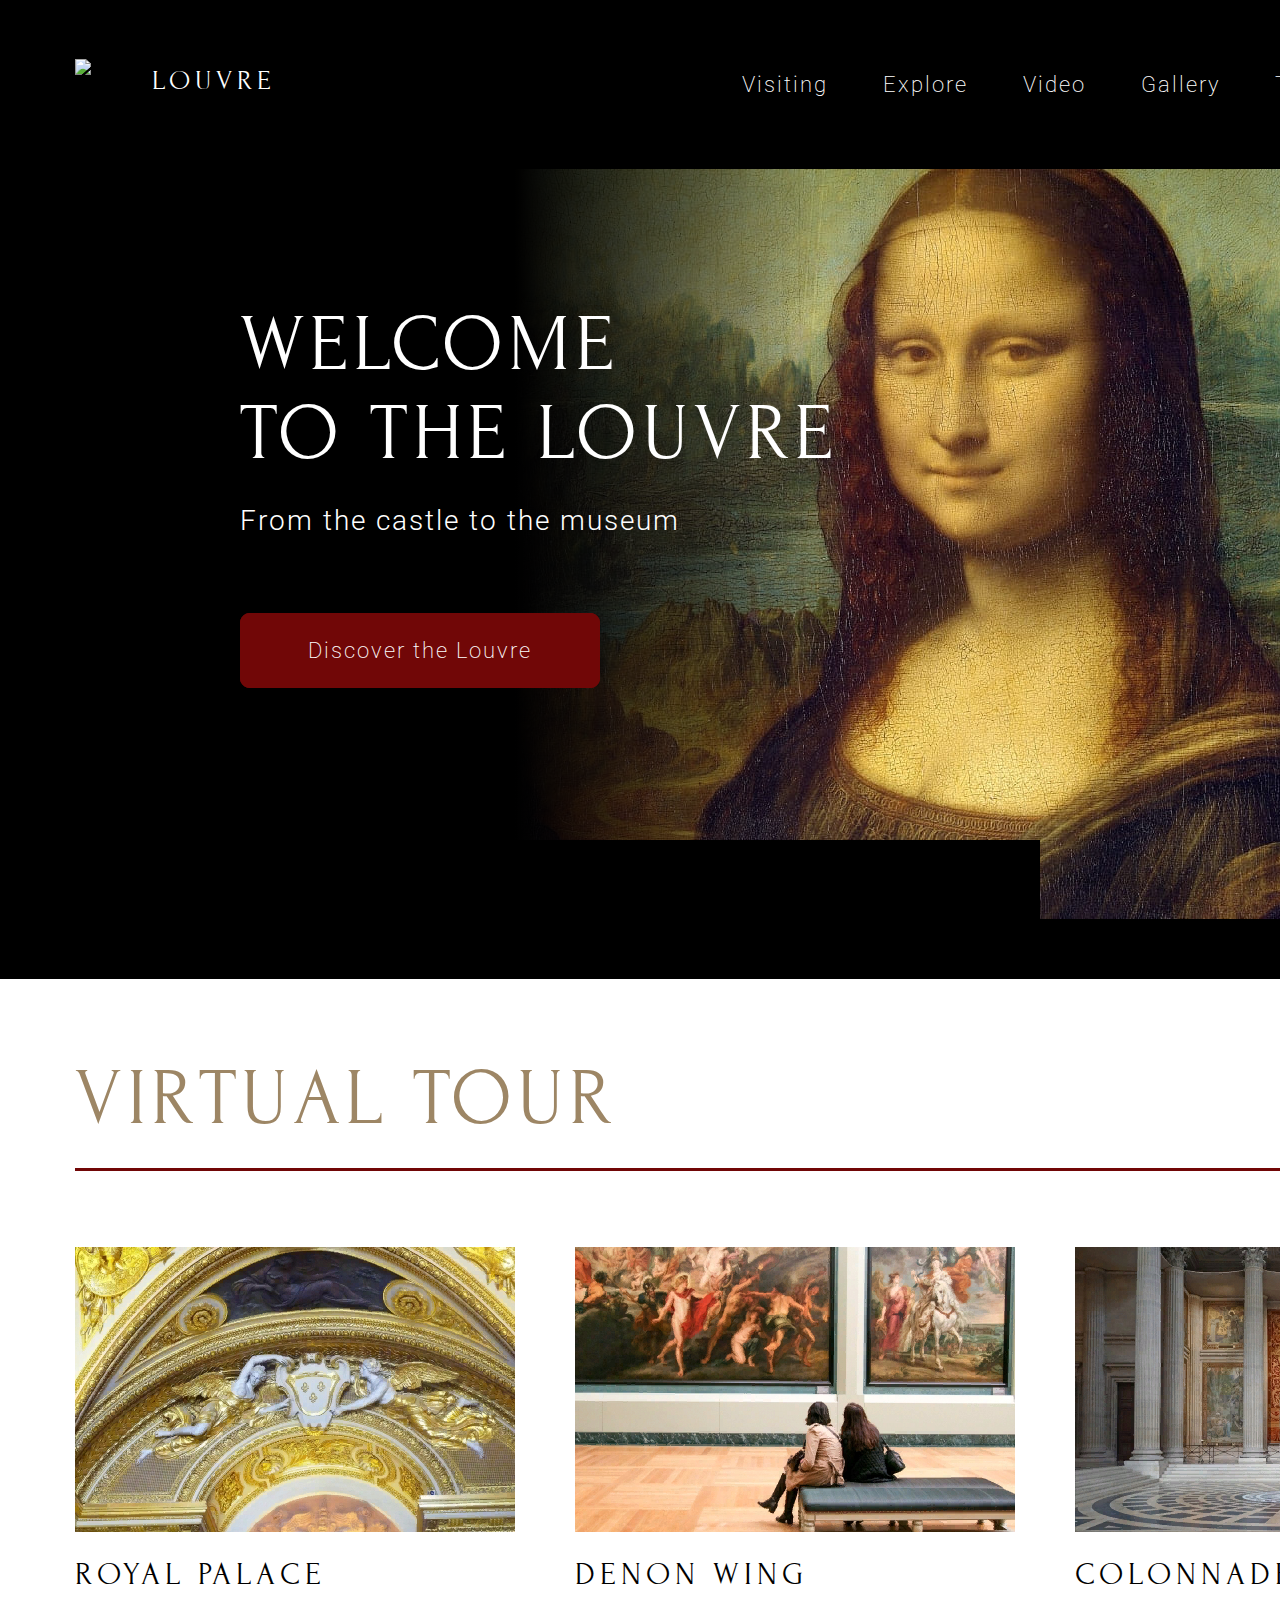
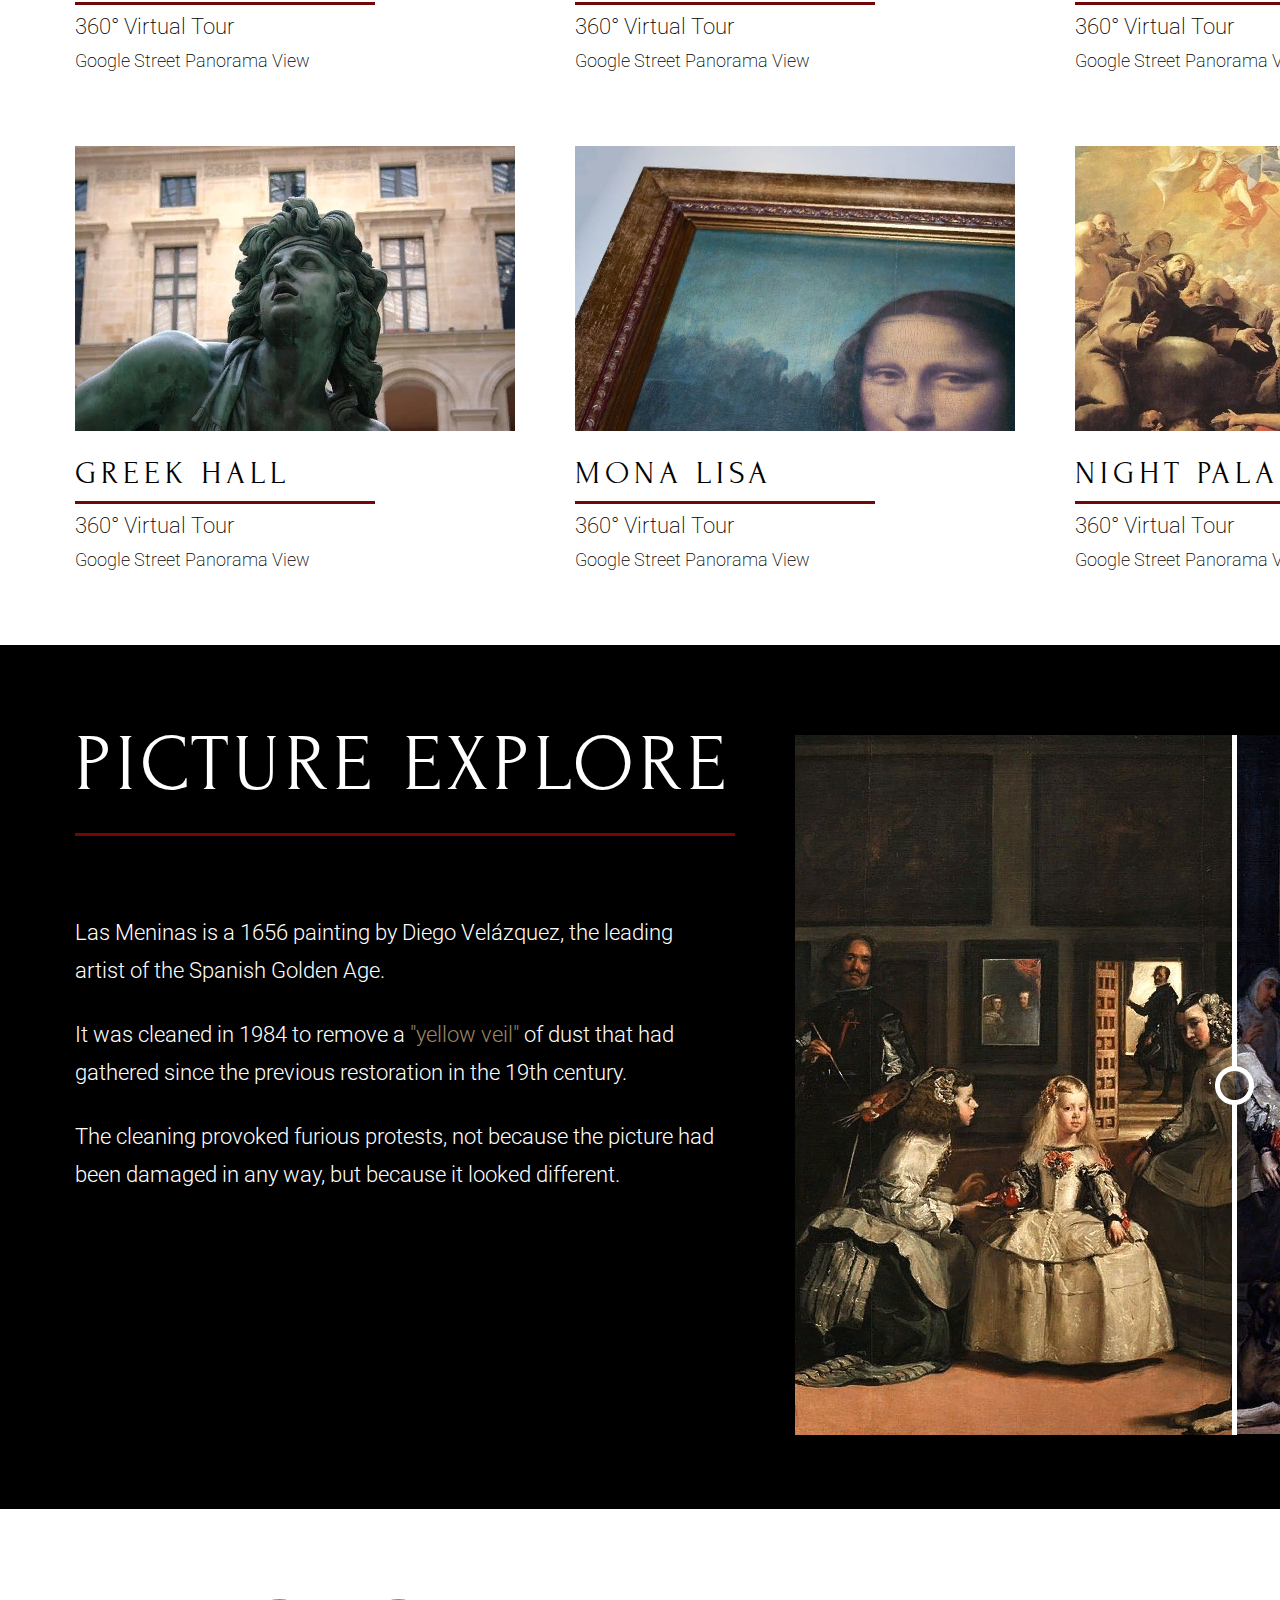
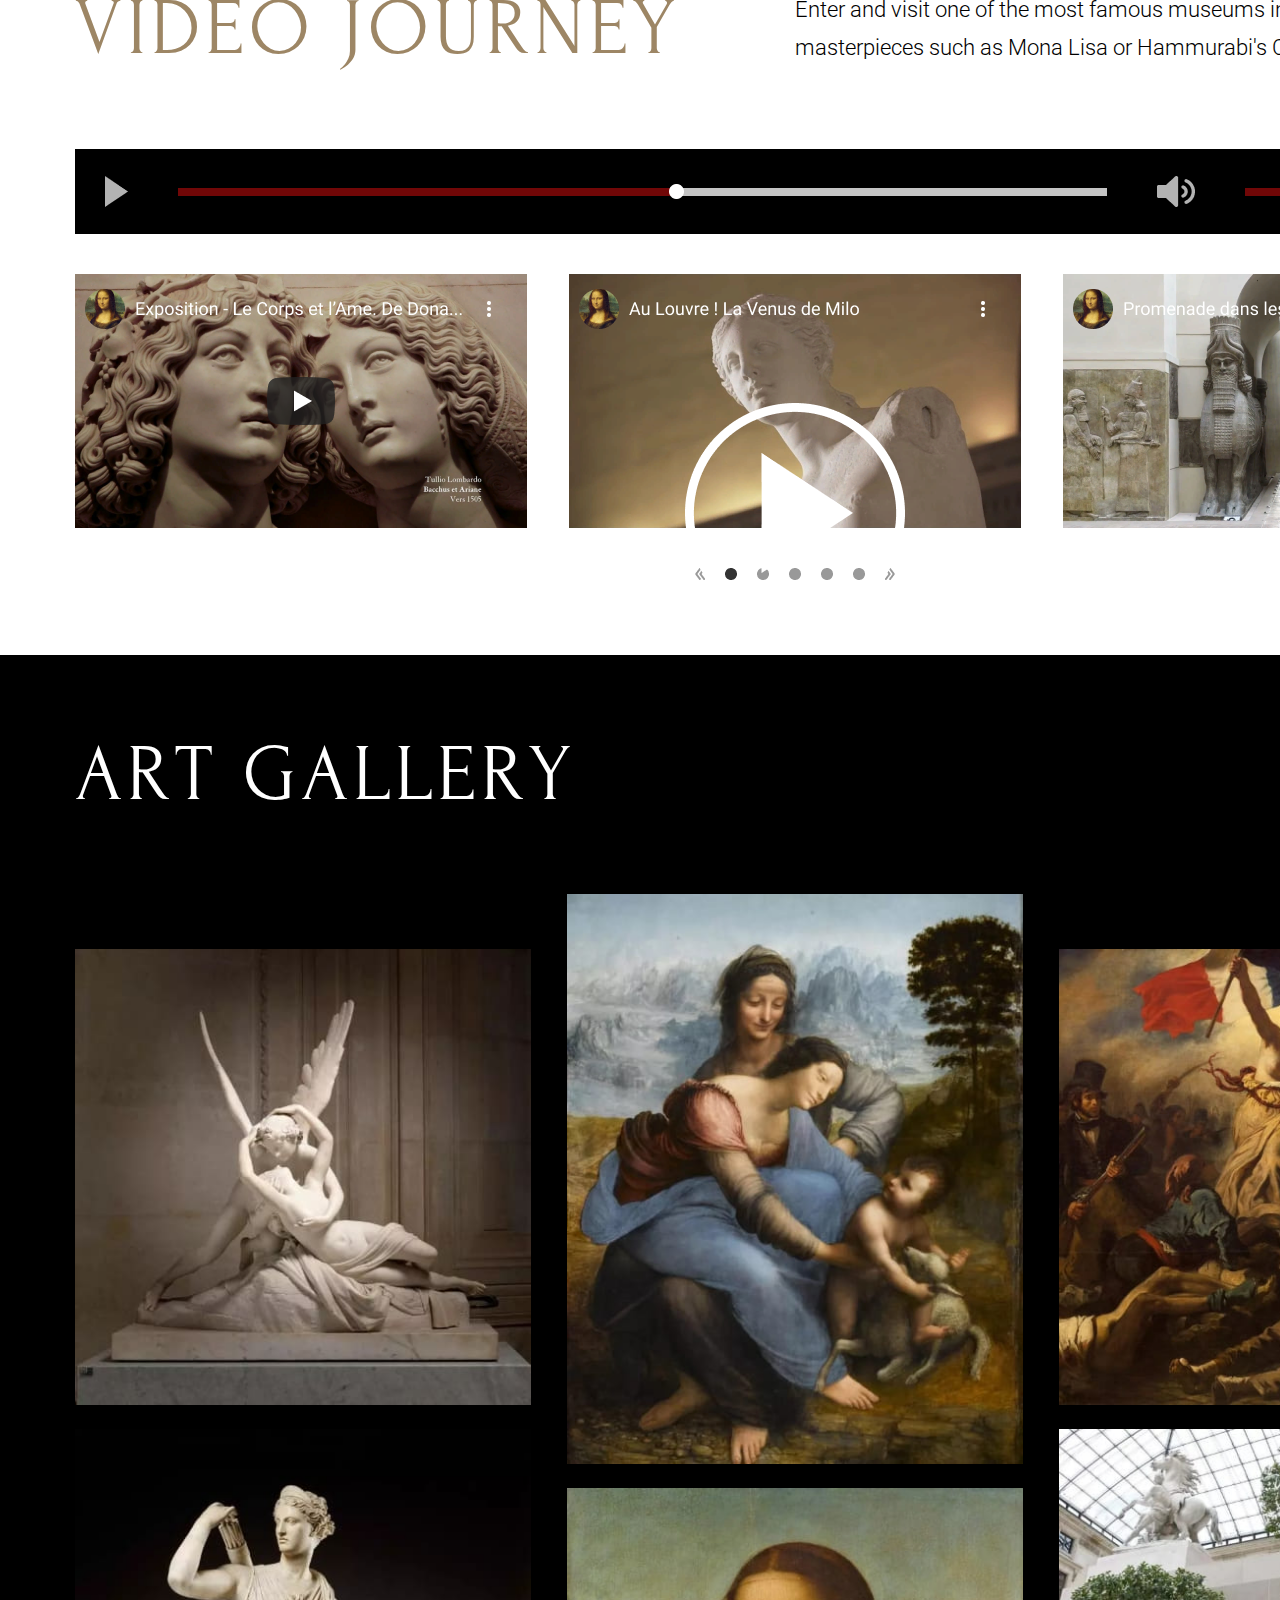
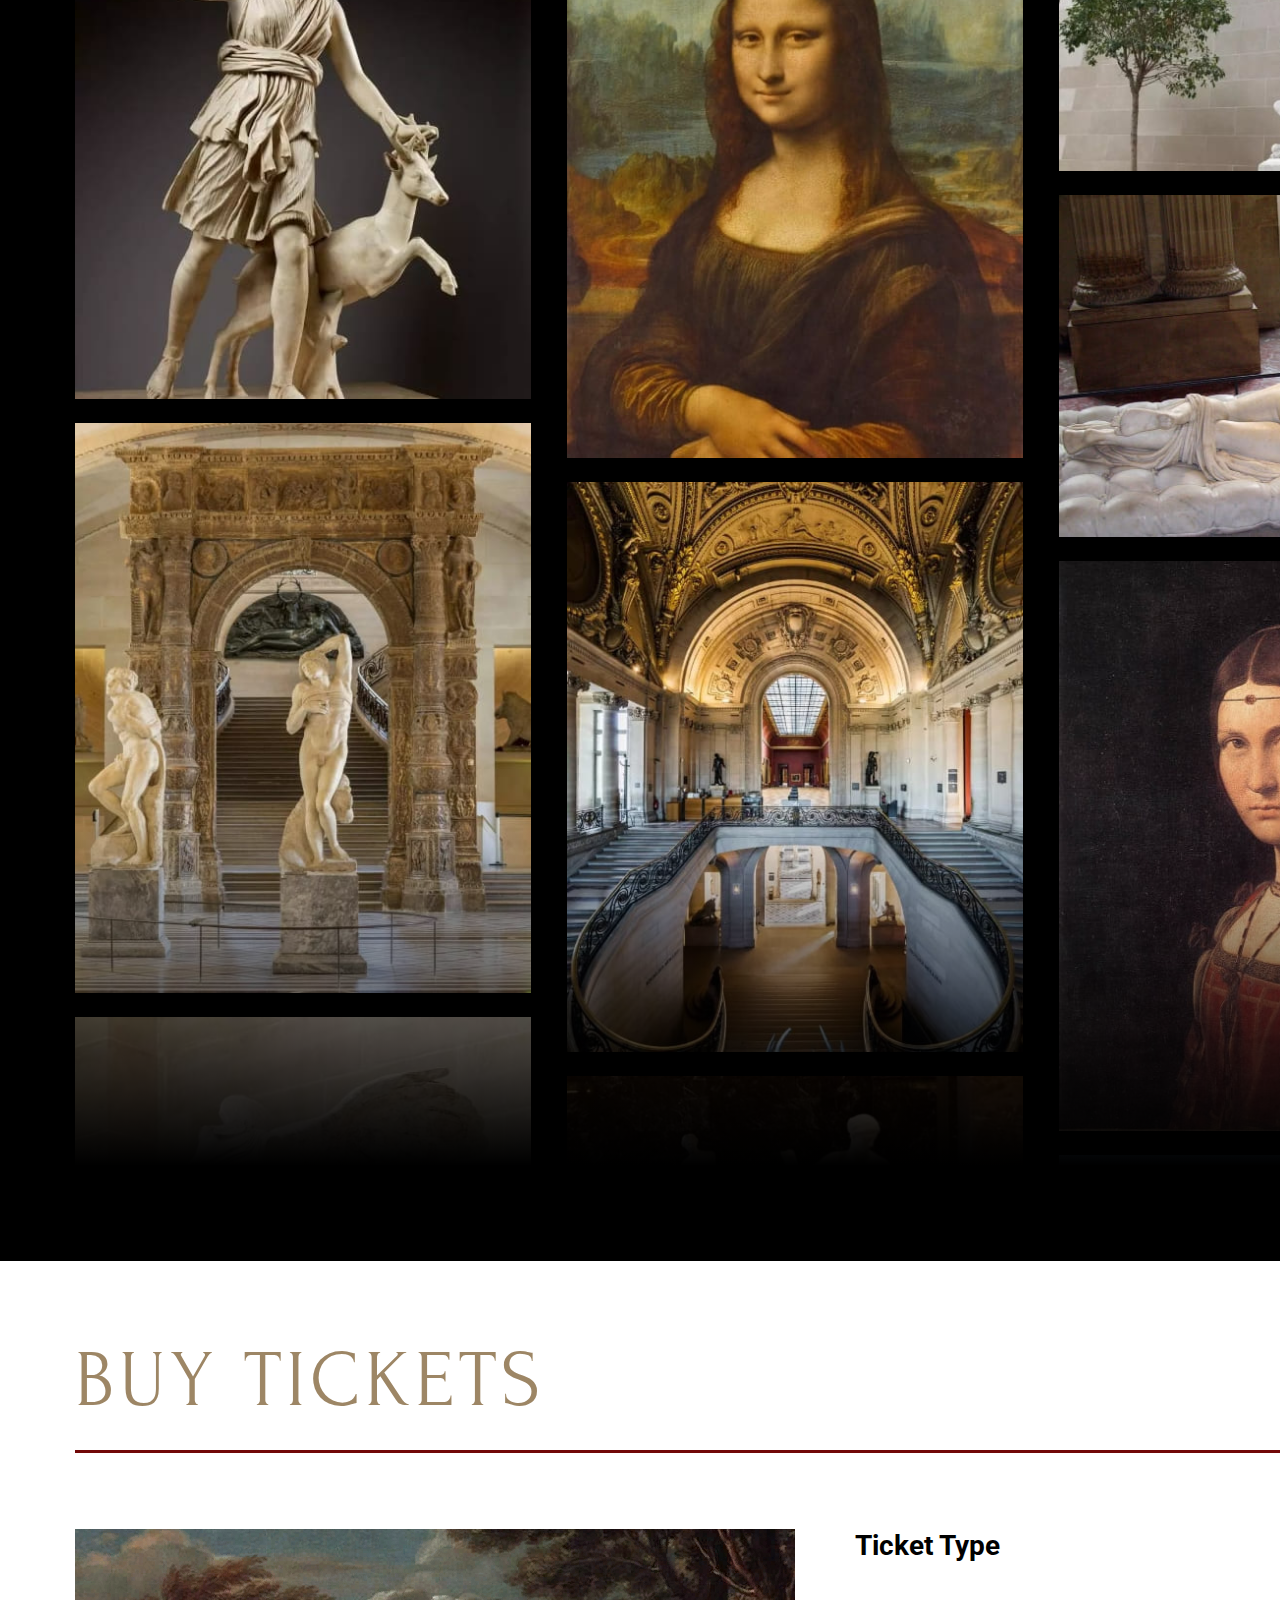
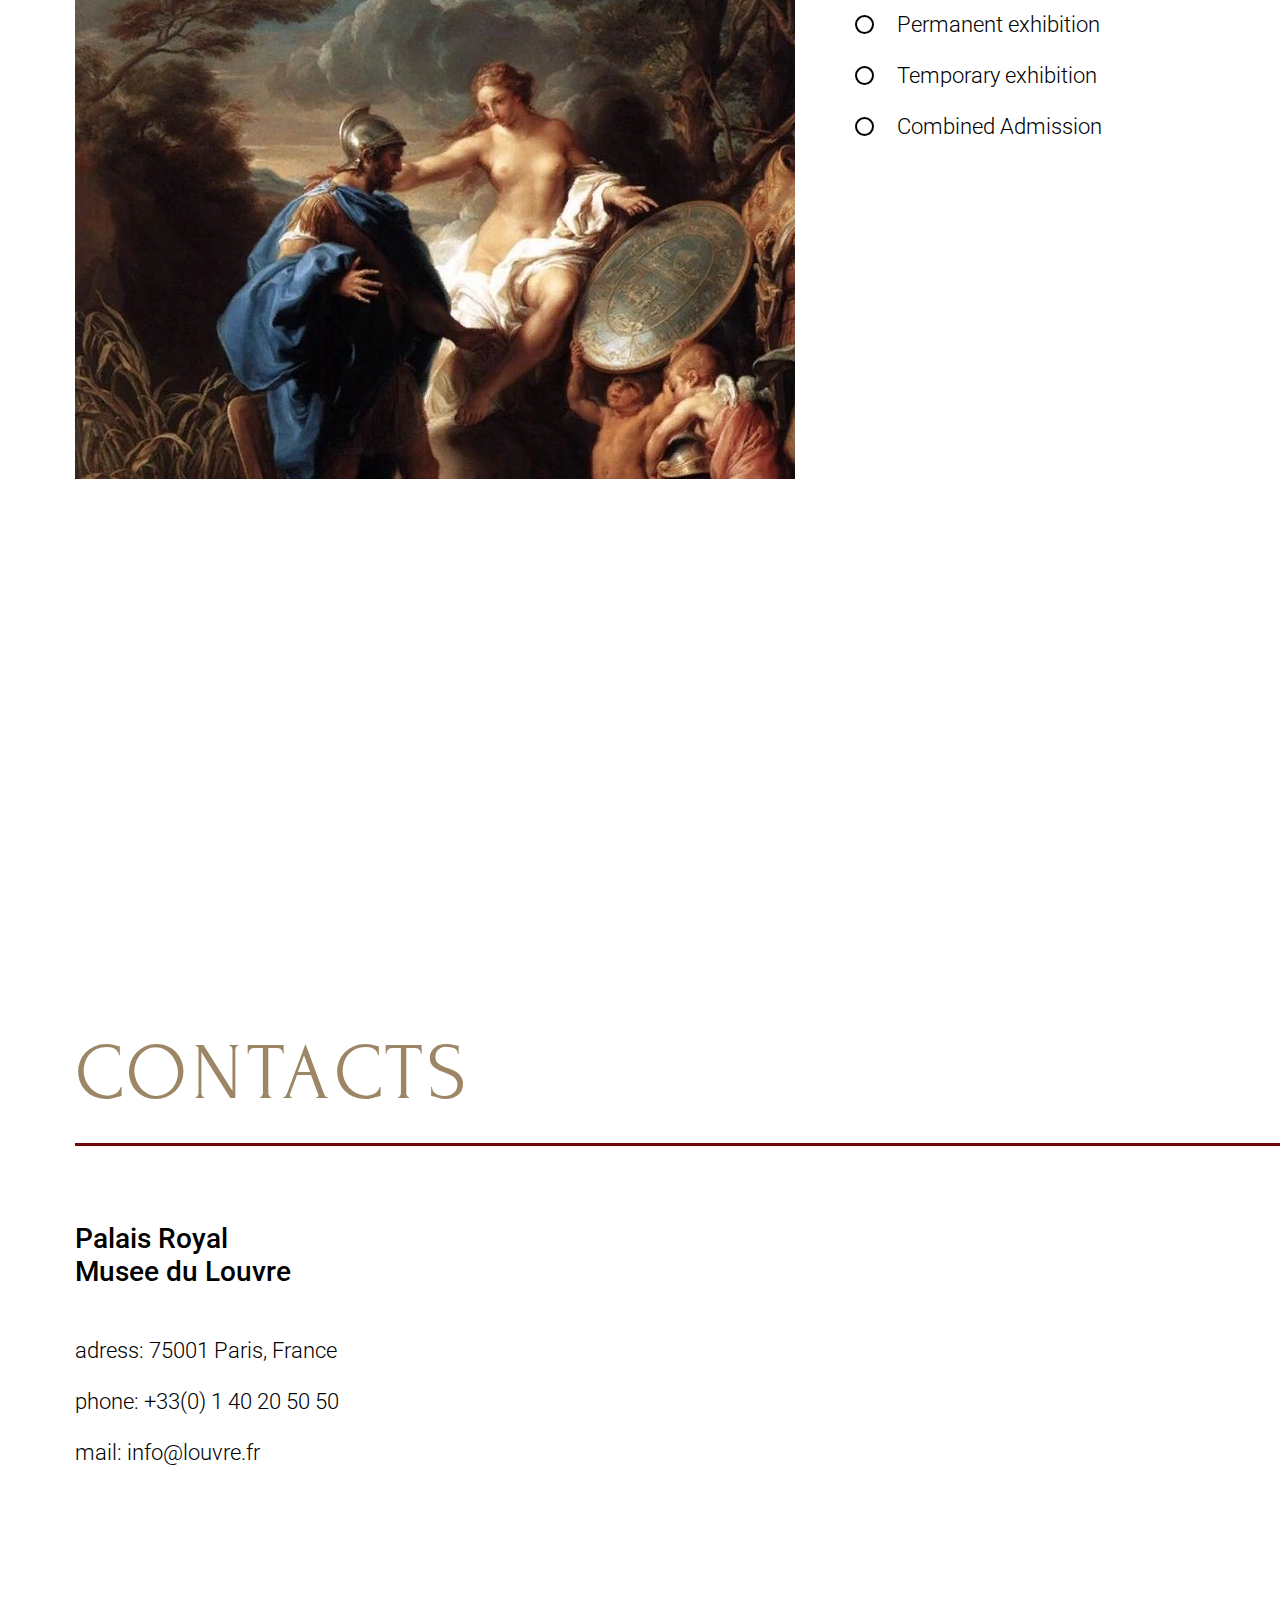
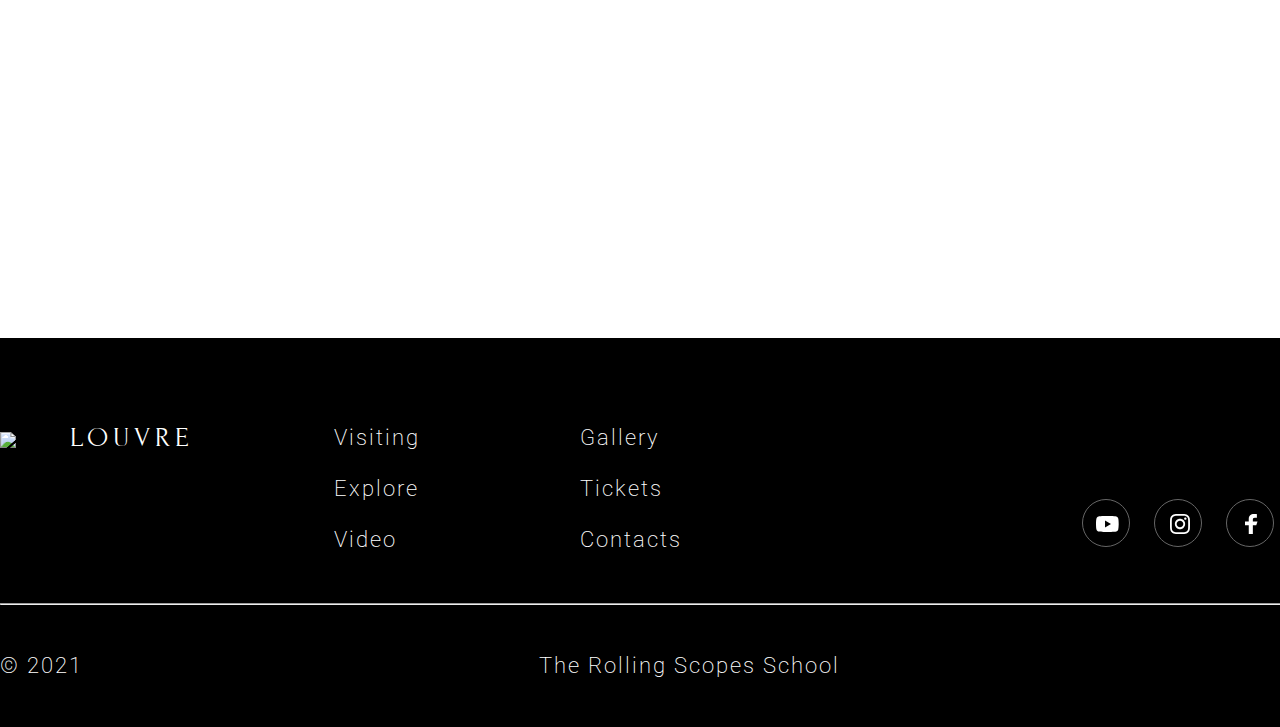
==== museum/index.html @ 3e4c0e00 "add new prodect" ====
<!DOCTYPE html>
<html lang="en">
<head>
    <meta charset="UTF-8">
    <meta http-equiv="X-UA-Compatible" content="IE=edge">
    <meta name="viewport" content="width=device-width, initial-scale=1.0">
    <title>museum</title>
    <link rel="stylesheet" href="style.css"/>
    <link rel="icon" href="assets/svg/logo.svg">
    <link rel="preconnect" href="https://fonts.googleapis.com">
    <link rel="preconnect" href="https://fonts.gstatic.com" crossorigin>
    <link href="https://fonts.googleapis.com/css2?family=Forum&display=swap" rel="stylesheet">
    <link rel="preconnect" href="https://fonts.googleapis.com">
    <link rel="preconnect" href="https://fonts.gstatic.com" crossorigin>
     <link href="https://fonts.googleapis.com/css2?family=Roboto:wght@100;200;300;500;700&display=swap" rel="stylesheet">

</head>
<body class="body">
    <header class="header">
        <div class="container" >
            <div class="navigation">
                <div class="header-logo">
                <img class="logo-img" src="assets/svg/logo.svg" alt="header logo">
                <h1 class="logo-text">Louvre</h1>  
                </div>
                <nav>
                <ul class="menu">
                    <li>
                        <a href="#Visiting">
                            Visiting
                        </a>
                    </li>
                    <li>
                        <a href="#Picture-explore">
                            Explore
                        </a>
                    </li>
                    <li>
                        <a href="#Video">
                            Video
                        </a>
                    </li>
                    <li>
                        <a href="#Gallery">
                            Gallery
                        </a>
                    </li>
                    <li>
                        <a href="#Tickets">
                            Tickets
                        </a>
                    </li>
                    <li>
                        <a href="#Contacts">
                            Contacts
                        </a>
                    </li>
                </ul>
            </nav>
            </div>
                
        </div>
    </header>
    <main class="main">
        <section class="dark-section-welcome">
            <div class="container welcome-container">
                <a class="welcome-img-gradient" href="#"> <img class="welcome-img" src="assets/img/1.jpg" alt="welcome image"> </a>
                
                <div class="welcome-box">
                    <h2 class="h2-white">welcome <br> to the louvre</h2>
                    <h3 class="h3-white from" >From the castle to the museum</h3>
                    
                    <p class="button-pano">
                         <a href="tours/tour0.html" target="_blank" class="button-pano">
                                 Discover the Louvre
                         </a>
                    </p>
                </div>   
                <div class="welcome-slider">

                </div>                 
            </div>

            
        </section>

        <section class="section" id="Visiting">
            <div class="container">
                <h2 class="h2-golden underline-title">virtual tour</h2>
                <div class="panorams">
                    <a class="cards cards-line" href="tours/tour1.html" target="_blank">
                        <img class="cards-img" src="assets/img/1cards.jpg" alt="Royal Palace" >
                        <h6 class="cards-head ">Royal Palace</h6>
                        <p class="virtual">360° Virtual Tour</p>
                        <p class="google-street">Google Street Panorama View</p>                        
                    </a>

                    <a class="cards cards-line" href="tours/tour2.html" target="_blank">
                        <img class="cards-img" src="assets/img/2cards.jpg" alt="Denon Wingg" >
                        <h6 class="cards-head ">Denon Wing</h6>
                        <p class="virtual">360° Virtual Tour</p>
                        <p class="google-street">Google Street Panorama View</p>                        
                    </a>

                    <a class="cards cards-line"  href="tours/tour3.html" target="_blank">
                        <img class="cards-img" src="assets/img/3cards.jpg" alt="Colonnade Perrault" >
                        <h6 class="cards-head ">Colonnade Perrault</h6>
                        <p class="virtual">360° Virtual Tour</p>
                        <p class="google-street">Google Street Panorama View</p>                        
                    </a>

                    <a class="cards cards-line"  href="tours/tour4.html" target="_blank">
                        <img class="cards-img"  src="assets/img/4cards.jpg" alt="Greek hall" >
                        <h6 class="cards-head">Greek hall</h6>
                        <p class="virtual">360° Virtual Tour</p>
                        <p class="google-street">Google Street Panorama View</p>                        
                    </a>
                    <a class="cards cards-line" href="tours/tour5.html" target="_blank">
                        <img class="cards-img" src="assets/img/5cards.jpg" alt="Mona Lisa" >
                        <h6 class="cards-head">Mona Lisa</h6>
                        <p class="virtual">360° Virtual Tour</p>
                        <p class="google-street">Google Street Panorama View</p>                        
                    </a>

                    <a class="cards cards-line" href="tours/tour6.html" target="_blank">
                        <img class="cards-img" src="assets/img/6cards.jpg" alt="Night Palace" >
                        <h6 class="cards-head">Night Palace</h6>
                        <p class="virtual">360° Virtual Tour</p>
                        <p class="google-street">Google Street Panorama View</p>                        
                    </a>
                </div>
            </div>
        </section>

        <section class="section dark-section" id="Picture-explore">
            <div class="container explore">
                <div class="explore-discription">
                    <h2 class="h2-white explore-line"> Picture Explore </h2>
                    <p class="explore-p1 explore-p"> Las Meninas is a 1656 painting by Diego Velázquez, the leading <br> artist of the Spanish Golden Age.</p>
                    <p class="explore-p2 explore-p">It was cleaned in 1984 to remove a <span style="color: #9d8665;">"yellow veil"</span> of dust that had gathered since the previous restoration in the 19th century.</p>
                    <p class="explore-p3 explore-p">The cleaning provoked furious protests, not because the picture had been damaged in any way, but because it looked different.</p>
                </div>
                <div class="explore-img">
                    <img class="explore-img1" src="assets/img/explore1.png" alt="slider image before">
                    <img class="explore-slider" src="assets/img/explore-slider.png" alt="slider image">
                    <img class="explore-img2" src="assets/img/explore2.png" alt="slider image after">
                </div>
            </div>
        </section>
        
        <section class="video-section" id="Video">
            <div class="container">
                <div class="video-header">
                    <h2 class="h2-golden">Video journey</h2>
                    <p class="video-header-p">Enter and visit one of the most famous museums in the world and enjoy <br> masterpieces such as Mona Lisa or Hammurabi's Code</p>
                </div>

                <div class="poster">
                    <img class="video" src="assets/video/poster.png" alt=""><img class="controls" src="assets/video/controls.png" alt="video poster">
                    <img class="play-img" src="assets/video/Play.png" alt="play icon">
                    
                </div>

                <div class="video-slider">
                    <img src="assets/video/Video-slide-item1.png" alt=" video 1">
                    <img src="assets/video/Video-slide-item2.png" alt="video 2">
                    <img src="assets/video/Video-slide-item3.png" alt="video 3">
                </div>

                <img class="video-slider-pagination" src="assets/video/video-slider-pagination.png" alt="video slider">
                
            </div>
        </section>

        <section class="section dark-section" id="Gallery">
            <div class="container art-gallery">
                <h2 class="h2-white"> Art Gallery<h2/>
                <div class="picture-container">
                    <p class="gallery-gradient"> </p>
                    <div class="picture-inner-container">
                        <img class="gallery-img-1" src="assets/img/gallery/galery1.jpg" alt="gallery image" width="456px" >
                        <img src="assets/img/gallery/galery2.jpg" alt="gallery image" width="456px">
                        <img src="assets/img/gallery/galery3.jpg" alt="gallery image" width="456px">
                        <img src="assets/img/gallery/galery4.jpg" alt="gallery image" width="456px">
                        <img src="assets/img/gallery/galery5.jpg" alt="gallery image" width="456px">
                        <img src="assets/img/gallery/galery6.jpg" alt="gallery image" width="456px">
                        <img src="assets/img/gallery/galery7.jpg" alt="gallery image" width="456px">
                        <img src="assets/img/gallery/galery8.jpg" alt="gallery image" width="456px">
                        <img src="assets/img/gallery/galery9.jpg" alt="gallery image" width="456px">
                        <img  src="assets/img/gallery/galery10.jpg" alt="gallery image" width="456px">
                        <img class="gallery-img-11" src="assets/img/gallery/galery11.jpg" alt="gallery image" width="456px">
                        <img src="assets/img/gallery/galery12.jpg" alt="gallery image" width="456px">
                        <img src="assets/img/gallery/galery13.jpg" alt="gallery image" width="456px">
                        <img src="assets/img/gallery/galery14.jpg" alt="gallery image" width="456px"> 
                        <img src="assets/img/gallery/galery15.jpg" alt="gallery image" width="456px"> 
                    </div >
                  </div>
            </div>
        </section>

        <section class="section" id="Tickets">
            <div class="container">
            <h2 class="h2-golden underline-title">Buy Tickets</h2>
                <div class="buy-tickets-container">
                    <img class="buy-tickets-img" src="assets/img/buy-tickets.png" alt="tickets image">
                    <form class="ticket-type-form" name="type" action="">
                        <div class="type-caption">Ticket Type</div>
                        <input class="input-radio" id="radio_1" name="ticket-type-radio" type="radio" value="1">
                        <label class="label-radio" for="radio_1">Permanent exhibition</label><br />
                        <input class="input-radio" id="radio_2" name="ticket-type-radio" type="radio" value="2">
                        <label class="label-radio" for="radio_2">Temporary exhibition</label><br />
                        <input class="input-radio" id="radio_3" name="ticket-type-radio" type="radio" value="3">
                        <label class="label-radio" for="radio_3">Combined Admission</label><br />
                    </form>
                    <div class="amount-form">
                        <div class="amount-caption">Amount</div>                                  
                    </div>

                </div>
            </div>
        </section>
    <div class="paralax"></div>
    </main>
      
    <section class="contacts-section" id="Contacts">
        <div class="container">
            <h2 class="h2-golden underline-title">Contacts</h2>
            <div class="contacts-discription">
                <div>
                <p class="contacts-head">Palais Royal <br> Musee du Louvre</p>
                <p class="adress">adress: <a href="https://goo.gl/maps/RyLHM9eiwGVCkwXT7" target="_blank" class="adress-map">75001 Paris, France</a></p>
                <p class="phone">phone: <a href="tel:+33(0) 1 40 20 50 50" class="phone-tel">+33(0) 1 40 20 50 50</a></p>
                <p class="mail">mail: <a href="mailto:info@louvre.fr" target="_blank" class="mailto">info@louvre.fr</a></p>
                </div>
                <div>
                    <iframe class="map-img" src="https://www.google.com/maps/embed?pb=!1m14!1m8!1m3!1d20997.57265217216!2d2.3236687!3d48.863996!3m2!1i1024!2i768!4f13.1!3m3!1m2!1s0x47e66e25d0482b3d%3A0x1c0b82c6e1d85100!2zNzUwMDEg0J_QsNGA0LjQtiwg0KTRgNCw0L3RhtC40Y8!5e0!3m2!1sru!2sru!4v1632702370134!5m2!1sru!2sru" allowfullscreen="" loading="lazy"></iframe>
                   <!--  <img class="map-img" src="assets/img/map.png" alt="map image"> -->
                </div>
            </div>
            </div>
            
        </div>
    </section>

    <footer class="footer">
        <div class="container footer-container">
        <div class="footer-logo">
            <img class="logo-img" src="assets/svg/logo.svg" alt="logo">
            <p class="logo-text">Louvre</p>
        </div>
        <div class="footer-navigation">
            <nav class="footer-navigation-1">
                <ul>
                    <li>
                        <a href="#Visiting" class="footer-visiting">Visiting</a>
                    </li>
                    <li>
                        <a href="#Explore" class="footer-explore">Explore</a>
                    </li>
                    <li>
                        <a href="#Video" class="footer-video">Video</a>
                    </li>
                </ul>
            </nav>
            <nav class="footer-navigation-2">
                <ul>
                    <li>
                        <a href="#Gallery"  class="footer-gallery">Gallery</a>
                    </li>
                    <li>
                        <a href="#Tickets" class="footer-tickets">Tickets</a>
                    </li>
                    <li>
                        <a href="#Contacts" class="footer-contacts">Contacts</a>
                    </li>
                </ul>
            </nav>

            <nav>
                <ul class="social">
                    <li class="social-button">
                        <a href="">
                            <svg width="23" height="16" viewBox="0 0 23 16" fill="none" xmlns="http://www.w3.org/2000/svg">
                                <path d="M9.03 11.38V4.62L14.97 8L9.03 11.38ZM22.23 2.5C22.1026 2.01772 21.8508 1.57733 21.4998 1.22285C21.1488 0.868375 20.711 0.612223 20.23 0.48C18.46 2.98023e-08 11.35 0 11.35 0C11.35 0 4.25 2.98023e-08 2.48 0.48C1.99901 0.612223 1.56115 0.868375 1.21018 1.22285C0.859213 1.57733 0.607431 2.01772 0.48 2.5C2.98023e-08 4.28 0 8 0 8C0 8 2.98023e-08 11.72 0.47 13.5C0.598299 13.9835 0.851586 14.4247 1.20441 14.7793C1.55723 15.1338 1.99717 15.3893 2.48 15.52C4.25 16 11.36 16 11.36 16C11.36 16 18.46 16 20.23 15.52C20.711 15.3878 21.1488 15.1316 21.4998 14.7771C21.8508 14.4227 22.1026 13.9823 22.23 13.5C22.71 11.72 22.71 8 22.71 8C22.71 8 22.71 4.28 22.24 2.5H22.23Z" fill="white"/>
                            </svg>
                        </a>
                    </li>
                    <li class="social-button">
                        <a href="">
                            <svg width="21" height="20" viewBox="0 0 21 20" fill="none" xmlns="http://www.w3.org/2000/svg">
                                <path d="M12.0202 0C13.8202 0 14.2002 0.0199999 15.1202 0.0599999C16.1802 0.11 16.9102 0.28 17.5402 0.53C18.2002 0.78 18.7602 1.13 19.3102 1.68C19.8702 2.23 20.2102 2.79 20.4702 3.45C20.7202 4.08 20.8802 4.81 20.9302 5.88C20.9802 6.83 20.9902 7.2 20.9902 9.2V10.8C20.9902 12.8 20.9802 13.17 20.9302 14.12C20.9144 14.9468 20.7589 15.7651 20.4702 16.54C20.2102 17.2 19.8702 17.76 19.3202 18.31C18.7602 18.87 18.2002 19.21 17.5402 19.47C16.9102 19.72 16.1802 19.88 15.1202 19.93C14.1702 19.98 13.7902 19.99 11.7902 19.99H10.2002C8.20015 19.99 7.83015 19.98 6.87015 19.93C6.04333 19.9141 5.22515 19.7586 4.45015 19.47C3.78376 19.2195 3.17981 18.8271 2.68015 18.32C2.16796 17.8186 1.77199 17.211 1.52015 16.54C1.23177 15.765 1.07626 14.9468 1.06015 14.12C1.01113 13.0874 0.991123 12.0537 1.00015 11.02V8.97C1.00015 7.17 1.02015 6.79 1.06015 5.87C1.11015 4.81 1.28015 4.08 1.52015 3.45C1.78015 2.79 2.12015 2.23 2.68015 1.68C3.17533 1.16743 3.78059 0.774176 4.45015 0.53C5.22461 0.238206 6.04278 0.079305 6.87015 0.0599999C7.79015 0.0199999 8.17015 0 9.97015 0H12.0202ZM12.0402 1.8H9.95015C8.22015 1.8 7.85015 1.82 6.95015 1.86C5.98015 1.9 5.45015 2.06 5.10015 2.2C4.63015 2.38 4.30015 2.6 3.95015 2.95C3.60015 3.3 3.38015 3.63 3.20015 4.1C3.07015 4.45 2.90015 4.98 2.86015 5.96C2.82015 6.86 2.80015 7.22 2.80015 8.96V11.04C2.80015 12.78 2.82015 13.14 2.86015 14.04C2.90015 15.01 3.06015 15.54 3.20015 15.89C3.38015 16.36 3.60015 16.69 3.95015 17.04C4.30015 17.39 4.63015 17.61 5.10015 17.79C5.45015 17.93 5.98015 18.09 6.96015 18.13C7.93015 18.18 8.28015 18.19 10.4402 18.19H11.5502C13.7202 18.19 14.0602 18.18 15.0402 18.13C16.0102 18.09 16.5402 17.93 16.8902 17.79C17.3602 17.61 17.6902 17.39 18.0402 17.04C18.3902 16.69 18.6102 16.36 18.7902 15.89C18.9302 15.54 19.0902 15.01 19.1302 14.04C19.1802 13.06 19.1902 12.72 19.1902 10.55V9.45C19.1902 7.28 19.1802 6.93 19.1302 5.95C19.0902 4.98 18.9302 4.45 18.7902 4.1C18.6292 3.66543 18.373 3.27246 18.0402 2.95C17.7179 2.61692 17.3249 2.3606 16.8902 2.2C16.2971 1.98317 15.6716 1.86822 15.0402 1.86C14.0409 1.81227 13.0405 1.79226 12.0402 1.8ZM11.0002 4.86C12.362 4.86 13.6681 5.40101 14.6311 6.36401C15.5941 7.32701 16.1352 8.63311 16.1352 9.995C16.1352 11.3569 15.5941 12.663 14.6311 13.626C13.6681 14.589 12.362 15.13 11.0002 15.13C9.63827 15.13 8.33216 14.589 7.36916 13.626C6.40616 12.663 5.86515 11.3569 5.86515 9.995C5.86515 8.63311 6.40616 7.32701 7.36916 6.36401C8.33216 5.40101 9.63827 4.86 11.0002 4.86ZM11.0002 6.66C10.1157 6.66 9.26739 7.01136 8.64195 7.6368C8.01652 8.26223 7.66515 9.1105 7.66515 9.995C7.66515 10.8795 8.01652 11.7278 8.64195 12.3532C9.26739 12.9786 10.1157 13.33 11.0002 13.33C11.8847 13.33 12.7329 12.9786 13.3584 12.3532C13.9838 11.7278 14.3352 10.8795 14.3352 9.995C14.3352 9.1105 13.9838 8.26223 13.3584 7.6368C12.7329 7.01136 11.8847 6.66 11.0002 6.66ZM16.3302 3.46C16.6484 3.46 16.9536 3.58643 17.1787 3.81147C17.4037 4.03652 17.5302 4.34174 17.5302 4.66C17.5302 4.97826 17.4037 5.28348 17.1787 5.50853C16.9536 5.73357 16.6484 5.86 16.3302 5.86C16.0119 5.86 15.7067 5.73357 15.4816 5.50853C15.2566 5.28348 15.1302 4.97826 15.1302 4.66C15.1302 4.34174 15.2566 4.03652 15.4816 3.81147C15.7067 3.58643 16.0119 3.46 16.3302 3.46Z" fill="white"/>
                            </svg>
                        </a>
                    </li>
                    <li class="social-button">
                        <a href="">
                            <svg width="13" height="20" viewBox="0 0 13 20" fill="none" xmlns="http://www.w3.org/2000/svg">
                                <path d="M3.78 20L3.75 11.25H0V7.5H3.75V5C3.75 1.63 5.84 0 8.85 0C10.29 0 11.53 0.1 11.89 0.15V3.68H9.8C8.17 3.68 7.85 4.46 7.85 5.6V7.5H12.5L11.25 11.25H7.85V20H3.78Z" fill="white"/>
                            </svg>
                        </a>
                    </li>
                    <li class="social-button">
                        <a href="">
                            <svg width="20" height="17" viewBox="0 0 20 17" fill="none" xmlns="http://www.w3.org/2000/svg">
                                <path d="M20 1.88C19.25 2.25 18.5 2.38 17.62 2.5C18.5 2 19.12 1.25 19.37 0.25C18.5606 0.731306 17.6743 1.06959 16.75 1.25C15.9485 0.46227 14.8737 0.0144601 13.75 0C11.62 0 9.75 1.88 9.75 4.13C9.75 4.5 9.75 4.75 9.88 5C8.24216 4.93823 6.63643 4.52707 5.17046 3.79408C3.70448 3.0611 2.41212 2.02321 1.38 0.75C1.00812 1.39563 0.834247 2.13634 0.88 2.88C0.891623 3.55196 1.06825 4.21077 1.39434 4.79842C1.72043 5.38608 2.18597 5.88456 2.75 6.25C2.12 6.25 1.5 6 0.87 5.75C0.87 7.75 2.25 9.38 4.12 9.75C3.75 9.88 3.37 9.88 3 9.88C2.75 9.88 2.5 9.88 2.25 9.75C2.75 11.38 4.25 12.63 6.13 12.63C4.67779 13.7963 2.8622 14.4156 1 14.38H0C1.87496 15.5591 4.03554 16.2056 6.25 16.25C13.75 16.25 17.88 10 17.88 4.62V4.12C18.7387 3.53355 19.4617 2.76969 20 1.88Z" fill="white"/>
                            </svg>  
                        </a>
                    </li>
                    <li class="social-button" >
                        <a href="">
                            <svg width="20" height="20" viewBox="0 0 20 20" fill="none" xmlns="http://www.w3.org/2000/svg">
                                    <path d="M10.0002 0C7.67571 0.00823729 5.42667 0.826025 3.63977 2.31277C1.85286 3.79952 0.63972 5.86234 0.208905 8.1466C-0.221909 10.4309 0.156518 12.7939 1.27913 14.8293C2.40174 16.8648 4.1984 18.4456 6.36023 19.3C6.26023 18.51 6.19023 17.3 6.39023 16.43L7.56023 11.46C7.56023 11.46 7.26023 10.86 7.26023 9.98C7.26023 8.59 8.07023 7.56 9.08023 7.56C9.93023 7.56 10.3502 8.2 10.3502 8.96C10.3502 9.82 9.80023 11.1 9.51023 12.29C9.27023 13.29 10.0102 14.1 11.0002 14.1C12.7802 14.1 14.1402 12.23 14.1402 9.53C14.1402 7.13 12.4202 5.47 9.96023 5.47C9.37582 5.44433 8.79227 5.53734 8.2448 5.74342C7.69733 5.94951 7.19729 6.26438 6.77487 6.66904C6.35245 7.07371 6.01641 7.55977 5.78702 8.09789C5.55763 8.63601 5.43966 9.21503 5.44023 9.8C5.44023 10.66 5.77023 11.58 6.18023 12.08C6.26023 12.18 6.27023 12.27 6.24023 12.37L5.96023 13.5C5.92023 13.68 5.81023 13.73 5.63023 13.64C4.37023 13.05 3.59023 11.24 3.59023 9.76C3.59023 6.61 5.89023 3.72 10.2102 3.72C13.6702 3.72 16.3802 6.18 16.3802 9.49C16.3802 12.94 14.2002 15.71 11.1802 15.71C10.1802 15.71 9.22023 15.18 8.90023 14.56L8.27023 16.93C7.97509 17.8577 7.55811 18.7421 7.03023 19.56C8.40406 19.9816 9.85261 20.1021 11.2772 19.9133C12.7018 19.7245 14.069 19.2309 15.2856 18.4661C16.5023 17.7014 17.5398 16.6833 18.3275 15.4814C19.1152 14.2795 19.6346 12.9219 19.8504 11.5011C20.0661 10.0804 19.9731 8.62979 19.5776 7.24822C19.1822 5.86664 18.4936 4.58652 17.5588 3.49506C16.6241 2.40359 15.465 1.52642 14.1607 0.923296C12.8563 0.320168 11.4373 0.00525257 10.0002 0Z" fill="white"/>
                             </svg>
                        </a>
                    </li>
                       
                    
                </ul>           
            </nav>
        </div>
    </div>
    <hr class="footer-line">
    <div class="lower-footer-container lower-footer">
        <p class="date">© 2021</p>
        <a href="https://rs.school/" target="_blank" class="rs">The Rolling Scopes School</a>
        <a href="https://github.com/Arthurianecc" target="_blank" class="username">Arthurianecc</a>
    </div>
    </footer>  
</body>
</html>
---- museum/style.css ----
:root {
  --bg-dark: #c0bdbd;
  --font-white: #ffffff;
  --font-gold: #9d8665;
}
html {
  scroll-behavior: smooth;
}

.header-logo {
  display: flex;
  align-items: baseline;
  margin-top: 59px;
  margin-bottom: 58px;
}

.logo-img {
  margin: 0;
  padding: 0;
}

.logo-text {
  font-family: Forum;
  font-style: normal;
  font-weight: normal;
  font-size: 28px;
  line-height: 31px;
  letter-spacing: 5px;
  text-transform: uppercase;
  color: #ffffff;
  margin-left: 26px;
  margin-top: 0px;
  margin-bottom: 0px;
}

header a {
  color: var(--font-white);
  text-decoration: none;
  transition-duration: 0.5s;
  transition-property: color;
}
header a:hover {
  color: var(--font-gold);
}
.menu {
  display: flex;
  align-items: center;
  font-family: Roboto;
  font-size: 22px;
  font-weight: 200;
  letter-spacing: 2px;
  padding: 0;
  margin: 0;
  margin-left: auto;
  height: 27px;
  margin-left: 411px;
}

.menu li {
  margin-left: 55px;
  padding: 0;
  list-style-type: none;
}

.navigation {
  display: flex;
  align-items: center;
}

.header {
  padding: 0px 75px;
  background-color: black;
}
.body {
  margin: 0%;
}

.section {
  /*border: 1px solid red;*/
  padding: 75px;
}

.contacts-section {
  padding: 75px 75px 92px 75px;
}
.dark-section {
  background-color: black;
}
.dark-section-welcome {
  background-color: black;
  /*border: 1px solid red;*/
  height: 810px;
  padding: 0px 75px;
}
.video-section {
  /*border: 1px solid red;*/
  padding: 75px;
}
.container {
  margin: 0px auto;
  padding: 0;
  width: 1440px;
  /*border: 1px solid green;*/
}

.welcome-container {
  height: 810px;
}
.button-pano {
  background-image: url(assets/img/button-discover.png);
  font-size: 22px;
  font-family: Roboto;
  text-decoration: none;
  color: var(--font-white);
  letter-spacing: 2px;
  font-weight: 200;
  width: 360px;
  height: 75px;
  display: flex;
  align-items: center;
  justify-content: center;
  margin: 0px;
  transition-duration: 0.5s;
}

.button-pano:hover {
  background-image: url(assets/img/button-discover-hover.png);
}

.welcome-box {
  display: block;
  flex-direction: column;
  margin-top: 150px;
  position: absolute;
  top: 150px;
  left: 240px;
}

.welcome-img-gradient {
  display: inline-block;
  position: relative;
  line-height: 0;
}

.welcome-img-gradient::after {
  content: "";
  display: block;
  width: 100%;
  height: 100%;
  position: absolute;
  top: 0;
  left: 440px;
  background: transparent;
  background-image: linear-gradient(
    90deg,
    #000000 0%,
    rgba(0, 0, 0, 0.5) 16.19%,
    rgba(0, 0, 0, 0) 30.73%
  );
}
.welcome-img {
  display: block;
  position: relative;
  left: 440px;
  top: 0px;
  size: 1000px 750px;
}

.welcome-slider {
  position: absolute;
  right: 240px;
  top: 840px;
  width: 600px;
  height: 120px;
  background-color: black;
}
.h2-white {
  font-family: Forum;
  font-weight: 400;
  font-size: 80px;
  letter-spacing: 5px;
  text-transform: uppercase;
  color: var(--font-white);
  font-weight: normal;
  margin: 0px;
}

.h3-white {
  font-family: Roboto;
  font-size: 28px;
  letter-spacing: 2px;
  font-weight: 300;
  color: var(--font-white);
  font-style: normal;
  margin: 0px;
}

.from {
  padding-top: 26px;
  padding-bottom: 76px;
}
.h2-golden {
  margin: 0px;
  font-family: Forum;
  font-style: normal;
  font-weight: normal;
  font-size: 80px;
  line-height: 90px;
  letter-spacing: 5px;
  text-transform: uppercase;
  color: #9d8665;
}

.underline-title {
  position: relative;
}
.underline-title::after {
  content: "";
  position: absolute;
  bottom: -27px;
  left: 0;
  right: 0;
  height: 3px;
  background-color: #710707;
  border-radius: 0px;
}

.cards {
  text-decoration: none;
}
.panorams {
  max-width: 1440px;
  display: flex;
  flex-wrap: wrap;
  margin-top: 103px;
  gap: 75px 60px;
}

.cards-head {
  display: block;
  font-family: Forum;
  font-style: normal;
  font-weight: normal;
  font-size: 32px;
  line-height: 35px;
  letter-spacing: 5px;
  text-transform: uppercase;
  color: #000000;
  margin: 25px 0px 22px 0px;
}

.cards-img {
  display: block;
  width: 440px;
  height: 285px;
}

.cards-line {
  position: relative;
}
.cards-line::after {
  content: "";
  position: absolute;
  top: 355px;
  left: 0;
  right: 140px;
  height: 3px;
  background-color: #710707;
  transition-duration: 1s;
  transition-timing-function: ease;
  transition-property: right;
}

.cards-line:hover::after {
  right: 0px;
}

.virtual {
  margin: 0px;
  font-family: Roboto;
  font-style: normal;
  font-weight: 200;
  font-size: 22px;
  line-height: 26px;
  color: #000000;
}

.google-street {
  margin-top: 10px;
  margin-bottom: 0px;
  font-family: Roboto;
  font-style: normal;
  font-weight: 200;
  font-size: 18px;
  line-height: 21px;
  color: #000000;
}

.explore {
  display: flex;
  column-gap: 60px;
  justify-content: flex-start;
}
.explore-p {
  font-family: Roboto;
  font-style: normal;
  font-weight: 300;
  font-size: 22px;
  line-height: 38px;
  color: #ffffff;
  width: 660px;
  height: 77px;
}
.explore-p1 {
  margin: 105px 0px 0px 0px;
}
.explore-p2 {
  margin: 25px 0px 0px 0px;
}
.explore-p3 {
  margin: 25px 0px 0px 0px;
}

.explore-line {
  display: block;
  position: relative;
}
.explore-line::after {
  content: "";
  position: absolute;
  bottom: -27px;
  left: 0;
  right: 0;
  height: 3px;
  background-color: #710707;
  border-radius: 0px;
}

.explore-img {
  position: relative;
  left: 0px;
  top: 0px;
  margin-top: 15px;
}

.explore-img2 {
  display: block;
  position: relative;
  top: 0px;
  left: -4px;
  z-index: 1;
}
.explore-img1 {
  display: block;
  position: absolute;
  top: 0px;
  left: 0px;
  z-index: 2;
}

.explore-slider {
  position: absolute;
  top: 0px;
  left: 420px;
  z-index: 3;
}

.video-header {
  display: flex;
  justify-content: flex-start;
  column-gap: 115px;
}

.video-header-p {
  font-family: Roboto;
  font-style: normal;
  font-weight: 300;
  font-size: 22px;
  line-height: 38px;
  display: flex;
  align-items: center;
  color: #000000;
  margin: 0px;
}

.poster {
  position: relative;
  left: 0px;
  top: 0px;
  z-index: 1;
}

.video {
  display: block;
  margin-top: 75px;
  position: relative;
  top: 0px;
  left: 0px;
  z-index: 2;
}

.controls {
  display: block;
}

.play-img {
  display: block;
  position: absolute;
  top: 254px;
  left: 610px;
  z-index: 3;
}

.video-slider {
  display: flex;
  flex-wrap: wrap;
  column-gap: 42px;
  margin-top: 40px;
}

.video-slider-pagination {
  display: block;
  margin: auto;
  margin-top: 40px;
}

.picture-container {
  overflow-y: hidden;
  height: 1872px;
  margin-top: 75px;
  position: relative;
}

.picture-inner-container {
  display: flex;
  flex-direction: column;
  flex-wrap: wrap;
  height: 2946px;
  row-gap: 24px;
  column-gap: 36px;
  width: 1440;
}
.picture-container p {
  margin: 0px;
  padding: 0px;
}
.gallery-gradient {
  margin: 0px;
  padding: 0px;
}
.gallery-gradient::after {
  content: "";
  display: block;
  width: 100%;
  height: 360px;
  position: absolute;
  bottom: 0px;
  left: 0px;
  background: transparent;
  background-image: linear-gradient(180deg, rgba(0, 0, 0, 0) 0%, #000000 100%);
}

.gallery-img-1,
.gallery-img-11 {
  margin-top: 55px;
}

.buy-tickets-img {
  margin-top: 103px;
}

.buy-tickets-container {
  display: flex;
  flex-direction: row;
}

.ticket-type-form {
  margin-top: 103px;
  margin-left: 60px;
}

.type-caption {
  font-family: Roboto;
  font-style: normal;
  font-weight: bold;
  font-size: 28px;
  line-height: 33px;
  color: #000000;
  margin-bottom: 50px;
}

.label-radio {
  font-family: Roboto;
  font-style: normal;
  font-weight: 300;
  font-size: 22px;
  line-height: 26px;
  color: #000000;
  margin-bottom: 25px;
}

.input-radio {
  position: absolute;
  z-index: -1;
  opacity: 0;
}

.input-radio + label {
  display: inline-flex;
  align-items: center;
  user-select: none;
}

.input-radio + label::before {
  content: "";
  display: inline-block;
  width: 15px;
  height: 15px;
  flex-shrink: 0;
  flex-grow: 0;
  border: 2px solid #000000;
  border-radius: 50%;
  margin-right: 23px;
  background-repeat: no-repeat;
  background-position: center center;
  background-size: 50% 50%;
}

.input-radio:checked + label::before {
  content: "";
  display: inline-block;
  width: 15px;
  height: 15px;
  flex-shrink: 0;
  flex-grow: 0;
  border: 2px solid #000000;
  border-radius: 50%;
  margin-right: 23px;
  background-repeat: no-repeat;
  background-image: url(assets/img/radio-img.png);
}

.amount-caption {
  font-family: Roboto;
  font-style: normal;
  font-weight: bold;
  font-size: 28px;
  line-height: 33px;
  color: #000000;
  margin-bottom: 25px;
}

.amount-form {
  margin-top: 103px;
  margin-left: 310px;
}

.paralax {
  width: 100%;
  height: 400px;
  background-image: url(assets/img/parallax.jpg);
  background-size: cover;
  background-attachment: fixed;
  background-repeat: no-repeat;
}

.contacts-discription {
  margin-top: 103px;
  display: flex;
}

.contacts-head {
  font-family: Roboto;
  font-style: normal;
  font-weight: 500;
  font-size: 28px;
  line-height: 33px;
  color: #000000;
  margin-bottom: 50px;
  margin-top: 0px;
}

.adress {
  margin-bottom: 25px;
  font-family: Roboto;
  font-style: normal;
  font-weight: 300;
  font-size: 22px;
  line-height: 26px;
  color: #000000;
}

.adress-map {
  margin-bottom: 25px;
  font-family: Roboto;
  font-style: normal;
  font-weight: 300;
  font-size: 22px;
  line-height: 26px;
  color: #000000;
  text-decoration: none;
}

.adress-map:hover {
  color: #9d8665;
}

.phone {
  margin-bottom: 25px;
  font-family: Roboto;
  font-style: normal;
  font-weight: 300;
  font-size: 22px;
  line-height: 26px;
  color: #000000;
}
.phone-tel {
  text-decoration: none;
  color: #000000;
  font-family: Roboto;
  font-style: normal;
  font-weight: 300;
  font-size: 22px;
  line-height: 26px;
}

.phone-tel:hover {
  color: #9d8665;
}

.mail {
  margin-bottom: 25px;
  font-family: Roboto;
  font-style: normal;
  font-weight: 300;
  font-size: 22px;
  line-height: 26px;
  color: #000000;
}

.mailto {
  text-decoration: none;
  color: #000000;
}
.mailto:hover {
  color: #9d8665;
}

.map-img {
  margin-left: 210px;
  width: 960px;
  height: 620px;
  border: 0px;
}

.footer {
  background-color: black;
}
.footer-container {
  display: flex;
  flex-direction: row;
}

.footer-logo {
  display: flex;
  align-items: baseline;
  margin-top: 84px;
}

.footer-navigation {
  display: flex;
  flex-direction: row;
  margin-top: 87px;
}

.footer-navigation-1 {
  display: flex;
  flex-direction: column;
  margin-left: 140px;
}

.footer-navigation-2 {
  display: flex;
  flex-direction: column;
  margin-left: 160px;
}

footer ul {
  margin: 0px;
  padding: 0px;
}

.footer-explore,
.footer-visiting,
.footer-gallery,
.footer-tickets {
  display: block;
  font-family: Roboto;
  font-style: normal;
  font-weight: 200;
  font-size: 22px;
  line-height: 26px;
  letter-spacing: 2px;
  color: #ffffff;
  text-decoration: none;
  margin-bottom: 25px;
  transition-duration: 0.5s;
}

.footer-video {
  font-family: Roboto;
  font-style: normal;
  font-weight: 200;
  font-size: 22px;
  line-height: 26px;
  letter-spacing: 2px;
  color: #ffffff;
  text-decoration: none;
  transition-duration: 0.5s;
}

.footer-contacts {
  font-family: Roboto;
  font-style: normal;
  font-weight: 200;
  font-size: 22px;
  line-height: 26px;
  letter-spacing: 2px;
  color: #ffffff;
  text-decoration: none;
  transition-duration: 0.5s;
}

.footer-contacts:hover,
.footer-video:hover,
.footer-explore:hover,
.footer-visiting:hover,
.footer-gallery:hover,
.footer-tickets:hover {
  color: #9d8665;
}

.social {
  display: flex;
  width: 340px;
  margin-top: 74px;
  margin-left: 376px;
  margin-bottom: 0px;
  padding: 0px;
}

.social-button {
  display: block;
  margin-left: 24px;
  width: 46px;
  height: 46px;
  border: 1px solid #666666;
  border-radius: 50px;
}

.social-button a {
  display: flex;
  justify-content: center;
  align-items: center;
  width: 48px;
  height: 48px;
}

.social-button:hover {
  border: 1px solid var(--font-gold);
}

.social-button:hover path {
  fill: var(--font-gold);
}

.footer-line {
  width: 100%;
  size: 3px;
  color: #666666;
  margin-top: 50px;
}
.lower-footer-container {
  width: 1440px;
  margin: auto;
}

.lower-footer {
  background-color: black;
  display: flex;
  margin-top: 50px;
  flex-direction: row;
  justify-content: space-between;
}

.date,
.rs,
.username {
  margin: 0px;
  padding: 0px;
  font-family: Roboto;
  font-style: normal;
  font-weight: 200;
  font-size: 22px;
  line-height: 22px;
  letter-spacing: 2px;
  color: #ffffff;
  margin-bottom: 50px;
  text-decoration: none;
  transition-duration: 0.5s;
}

.username:hover {
  color: #9d8665;
}

.rs:hover {
  color: #9d8665;
}
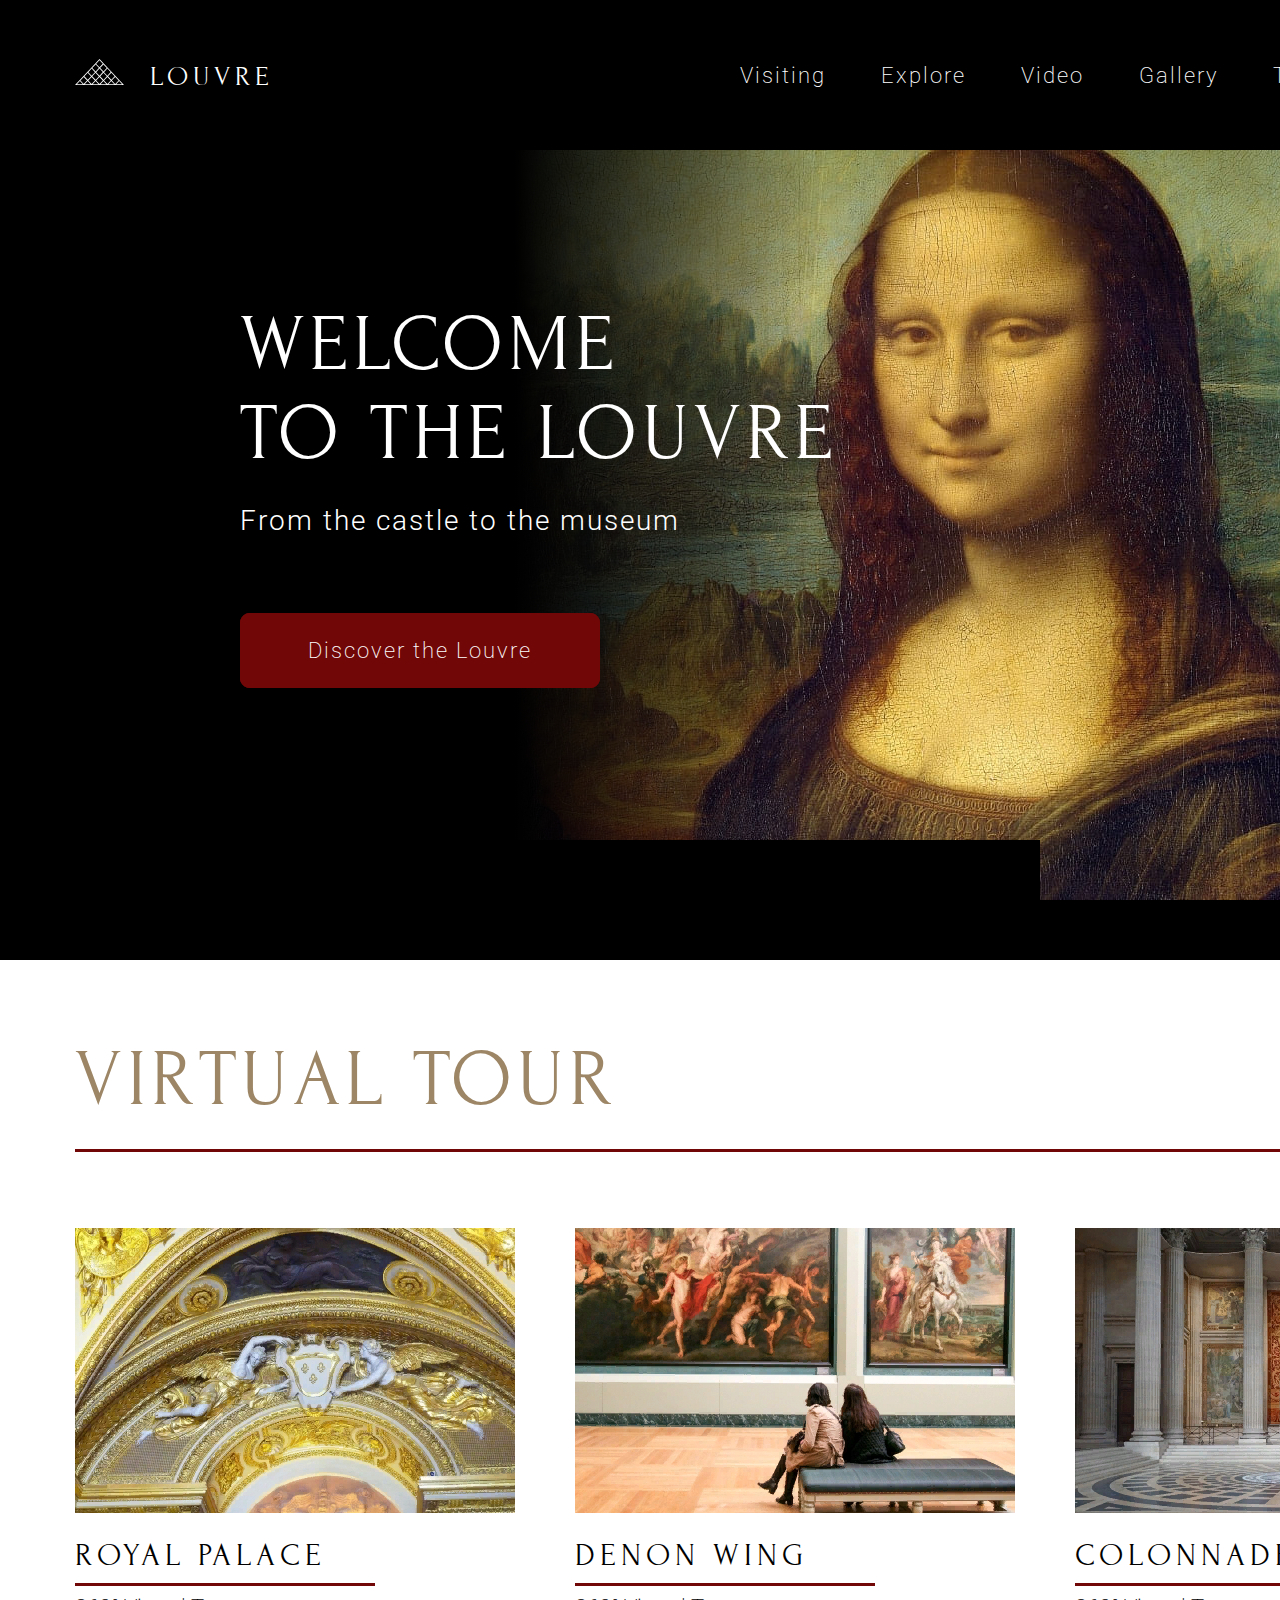
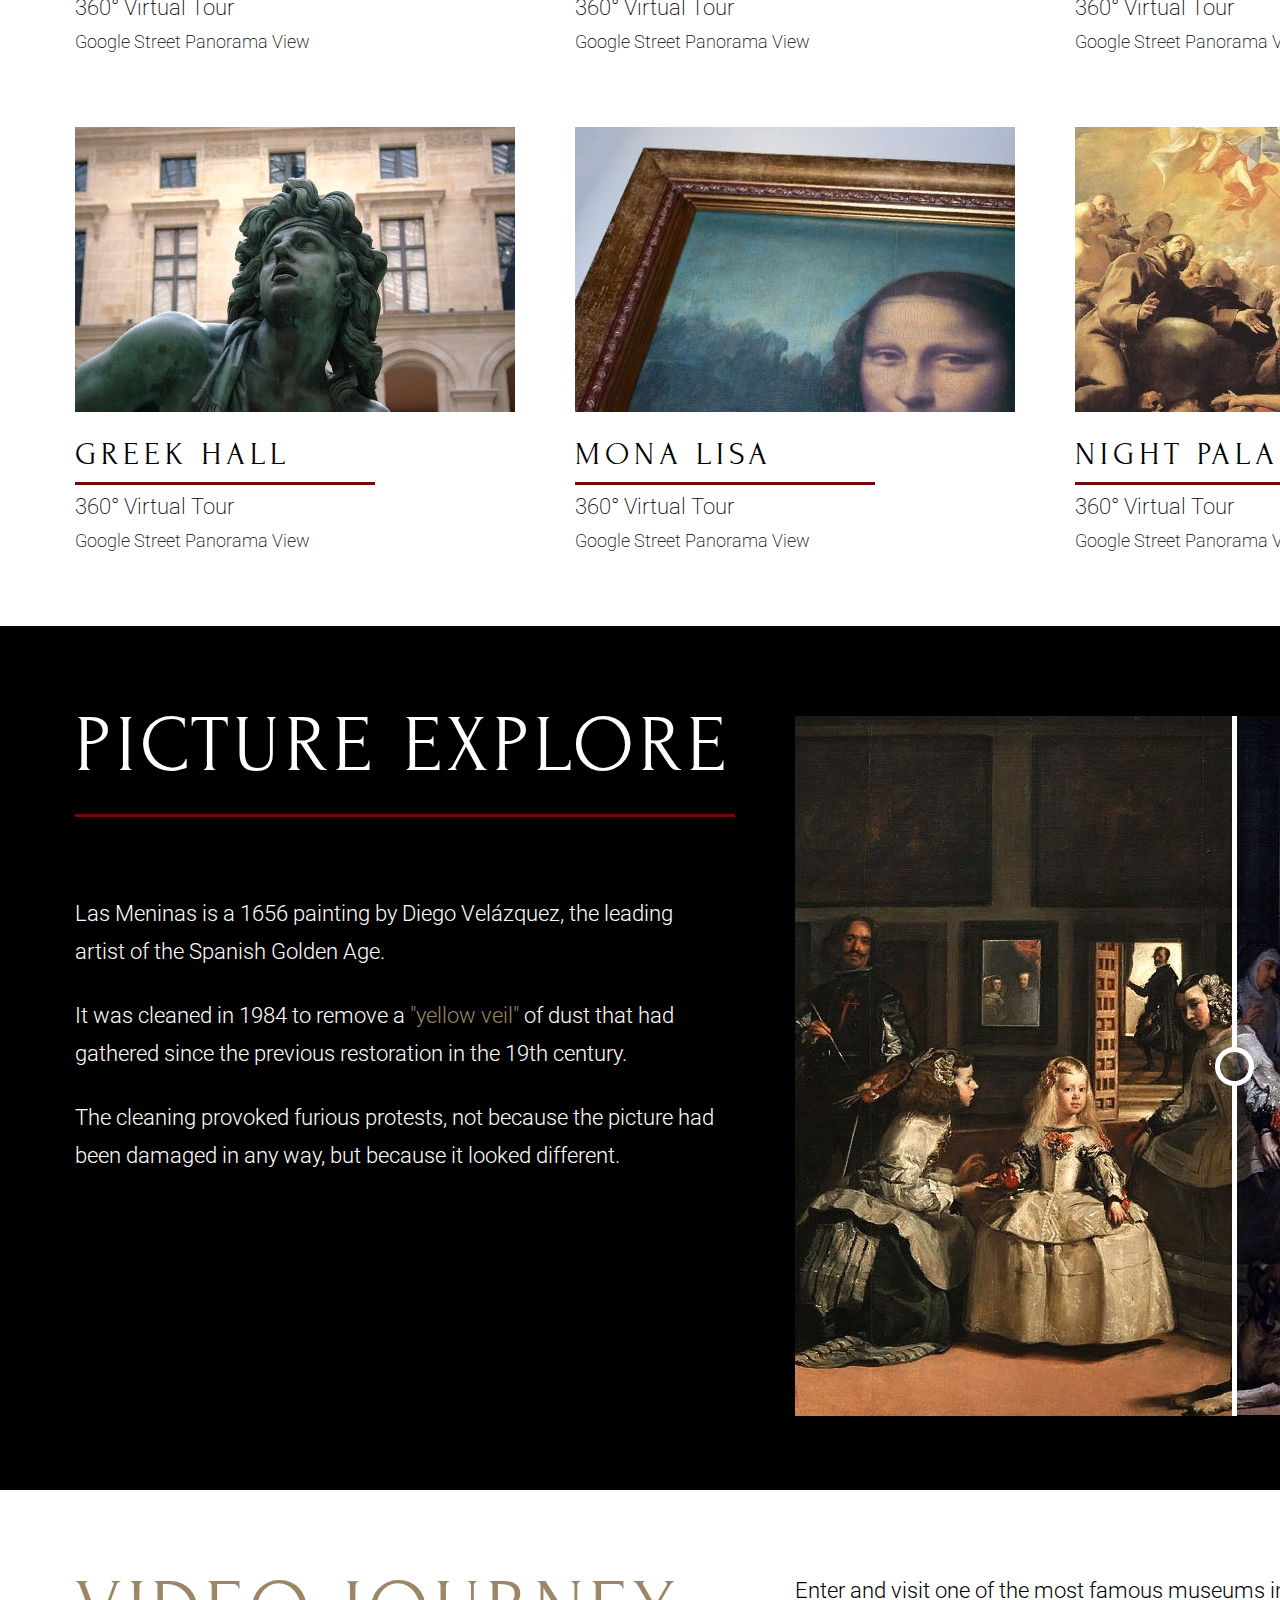
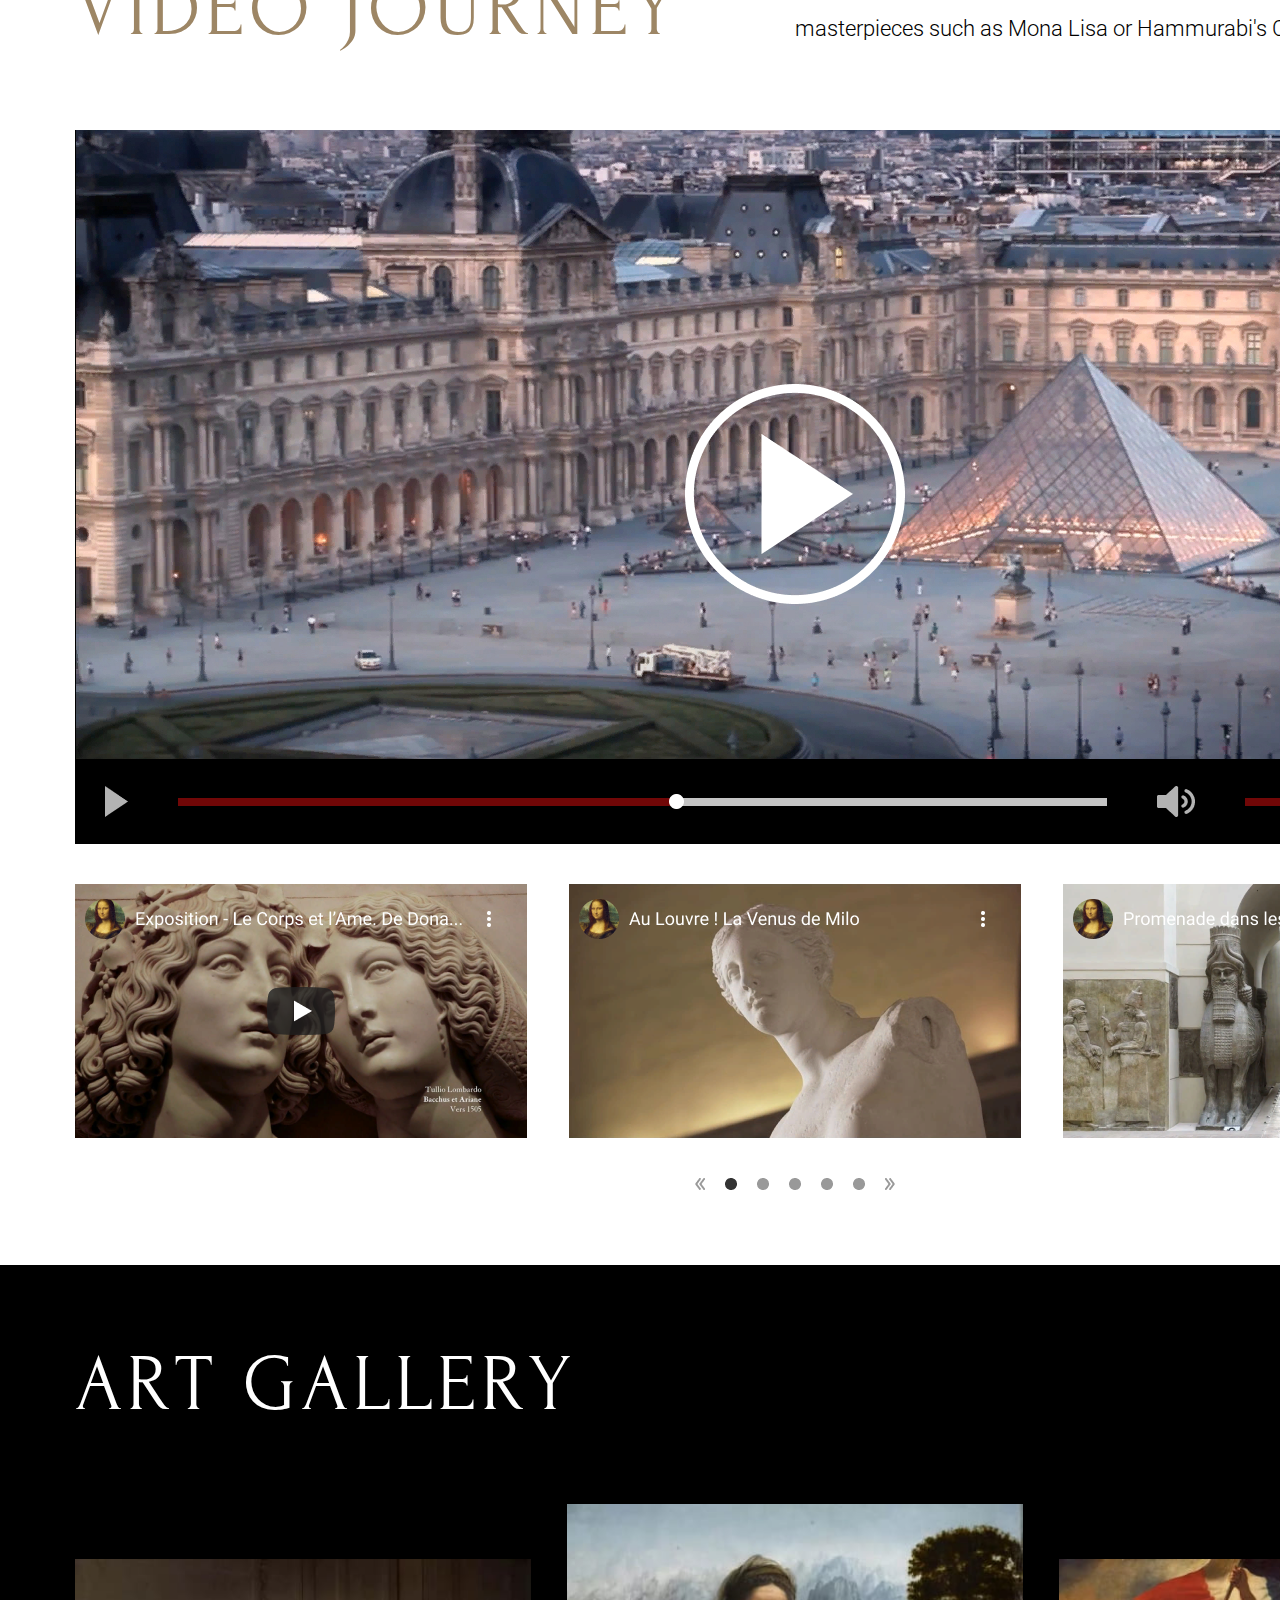
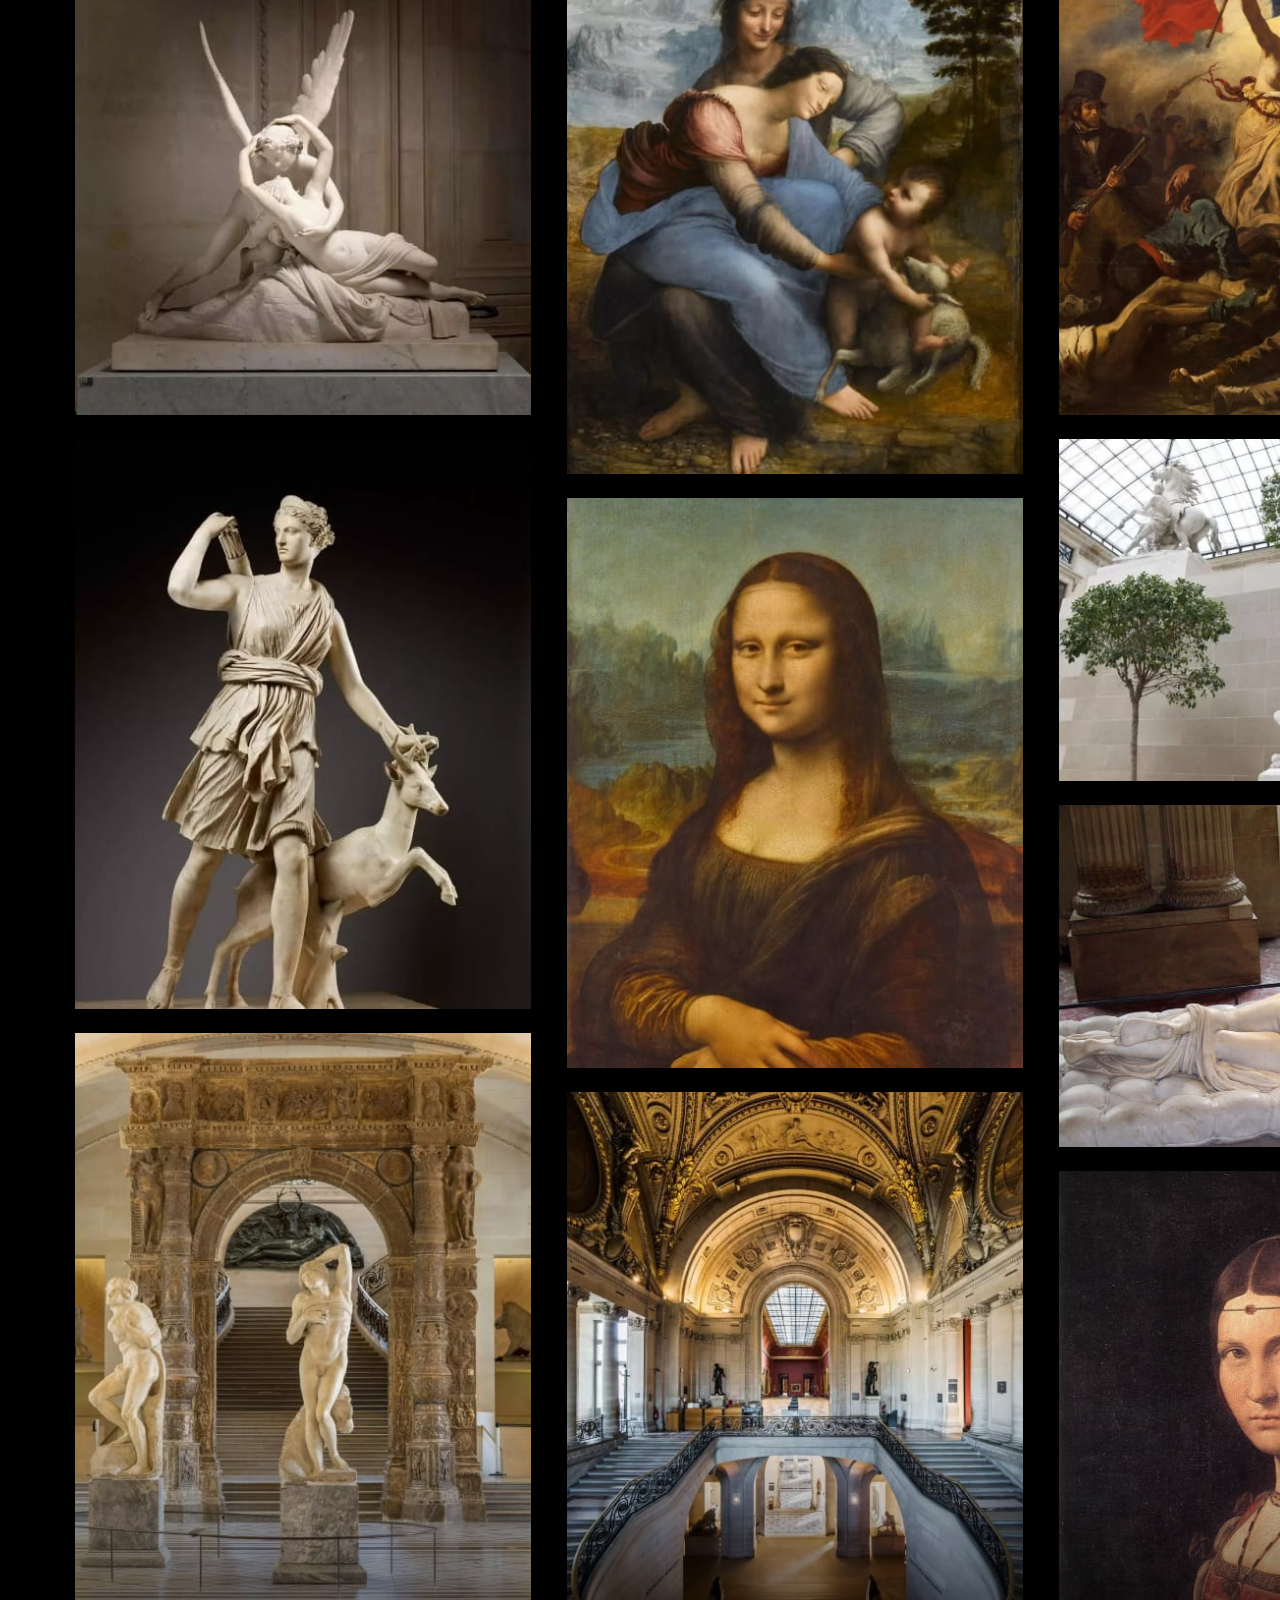
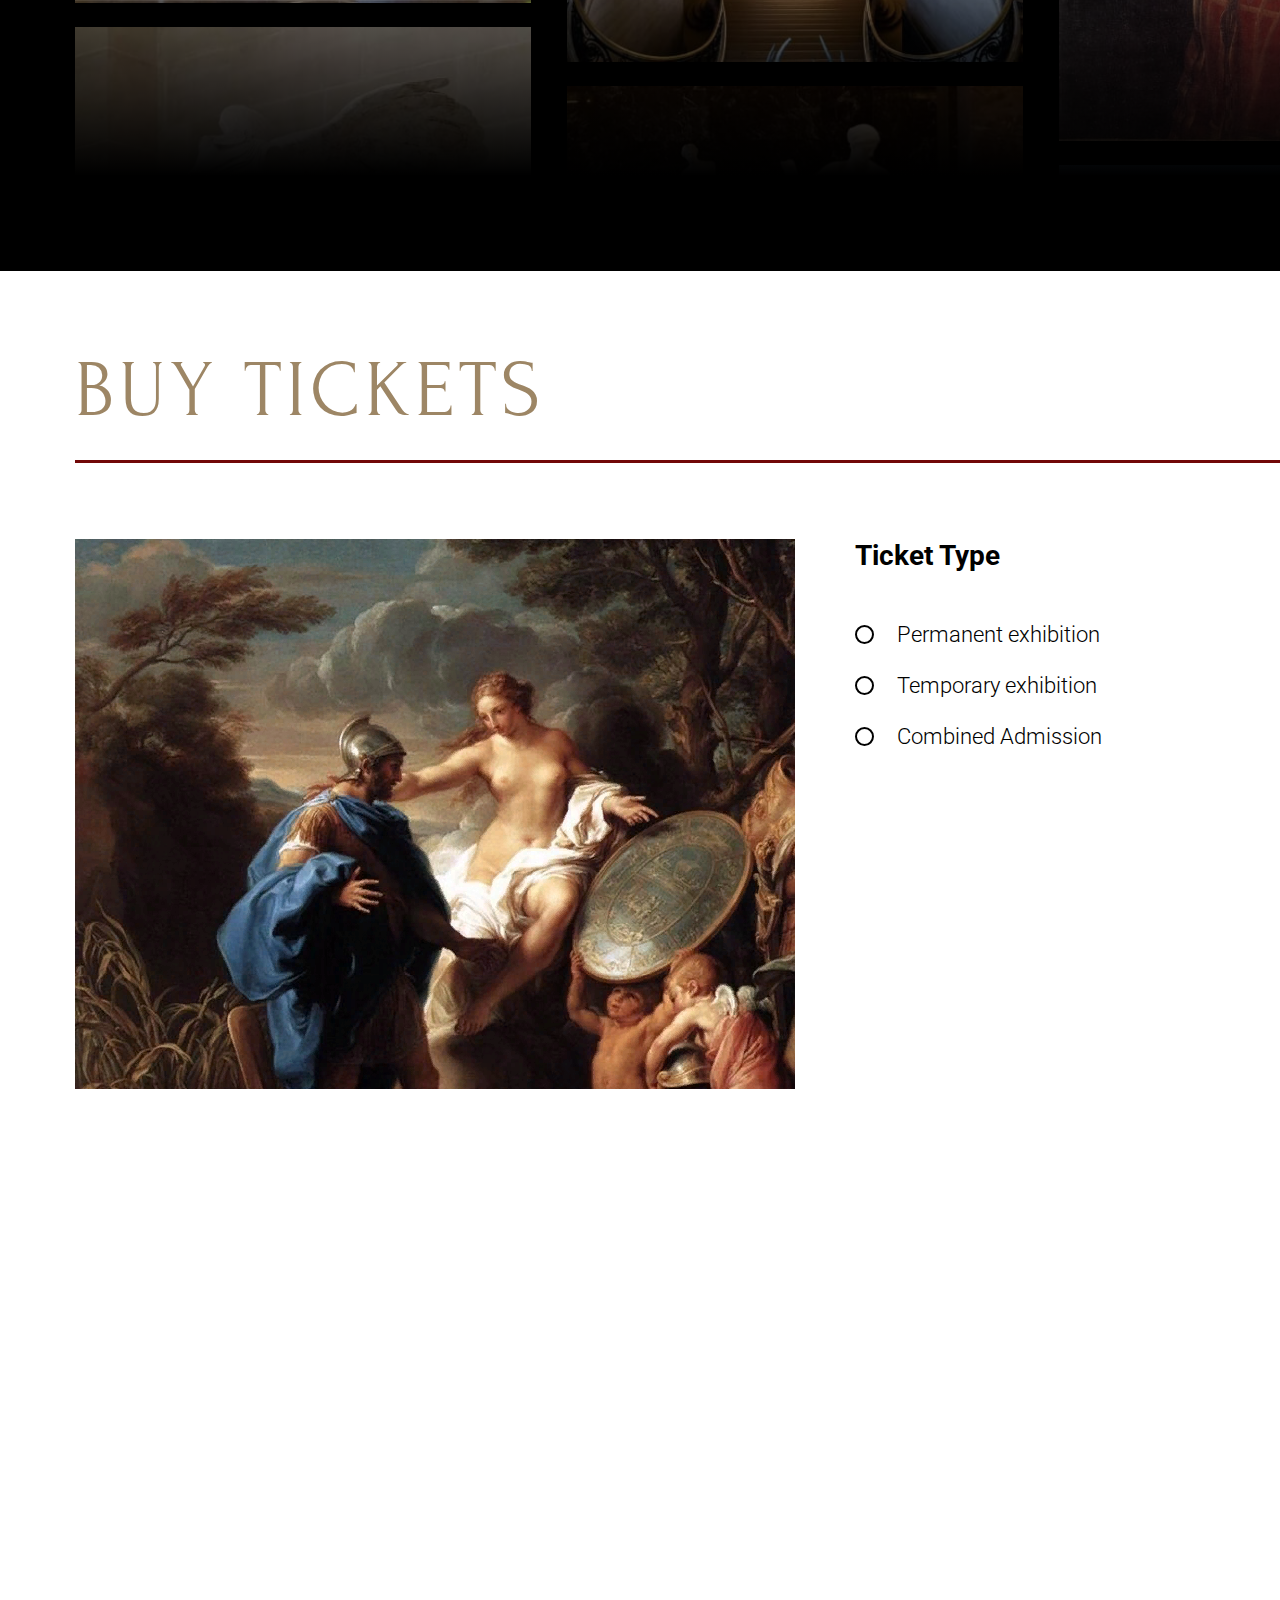
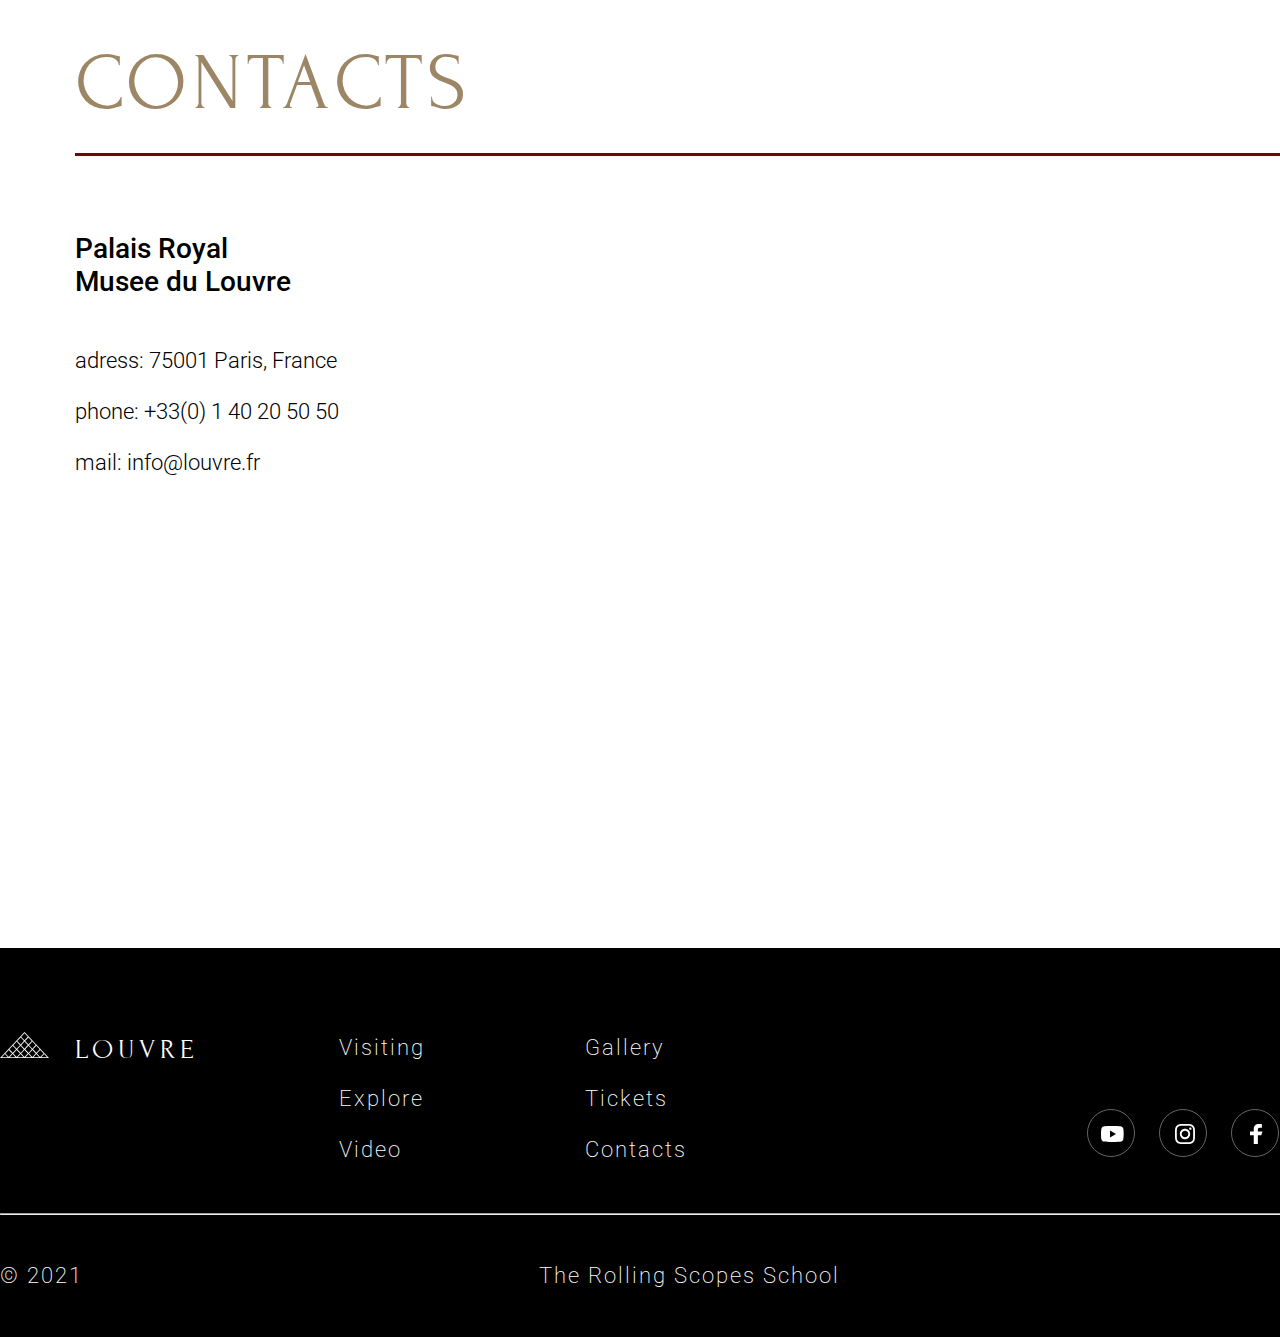
==== commit d9333304: "modified: index.html" ====
--- a/museum/index.html
+++ b/museum/index.html
@@ -156,7 +156,7 @@
                 </div>
 
                 <div class="poster">
-                    <img class="video" src="assets/video/poster.png" alt=""><img class="controls" src="assets/video/controls.png" alt="video poster">
+                    <img class="video" src="assets/video/poster.jpg" alt=""><img class="controls" src="assets/video/controls.png" alt="video poster">
                     <img class="play-img" src="assets/video/Play.png" alt="play icon">
                     
                 </div>
